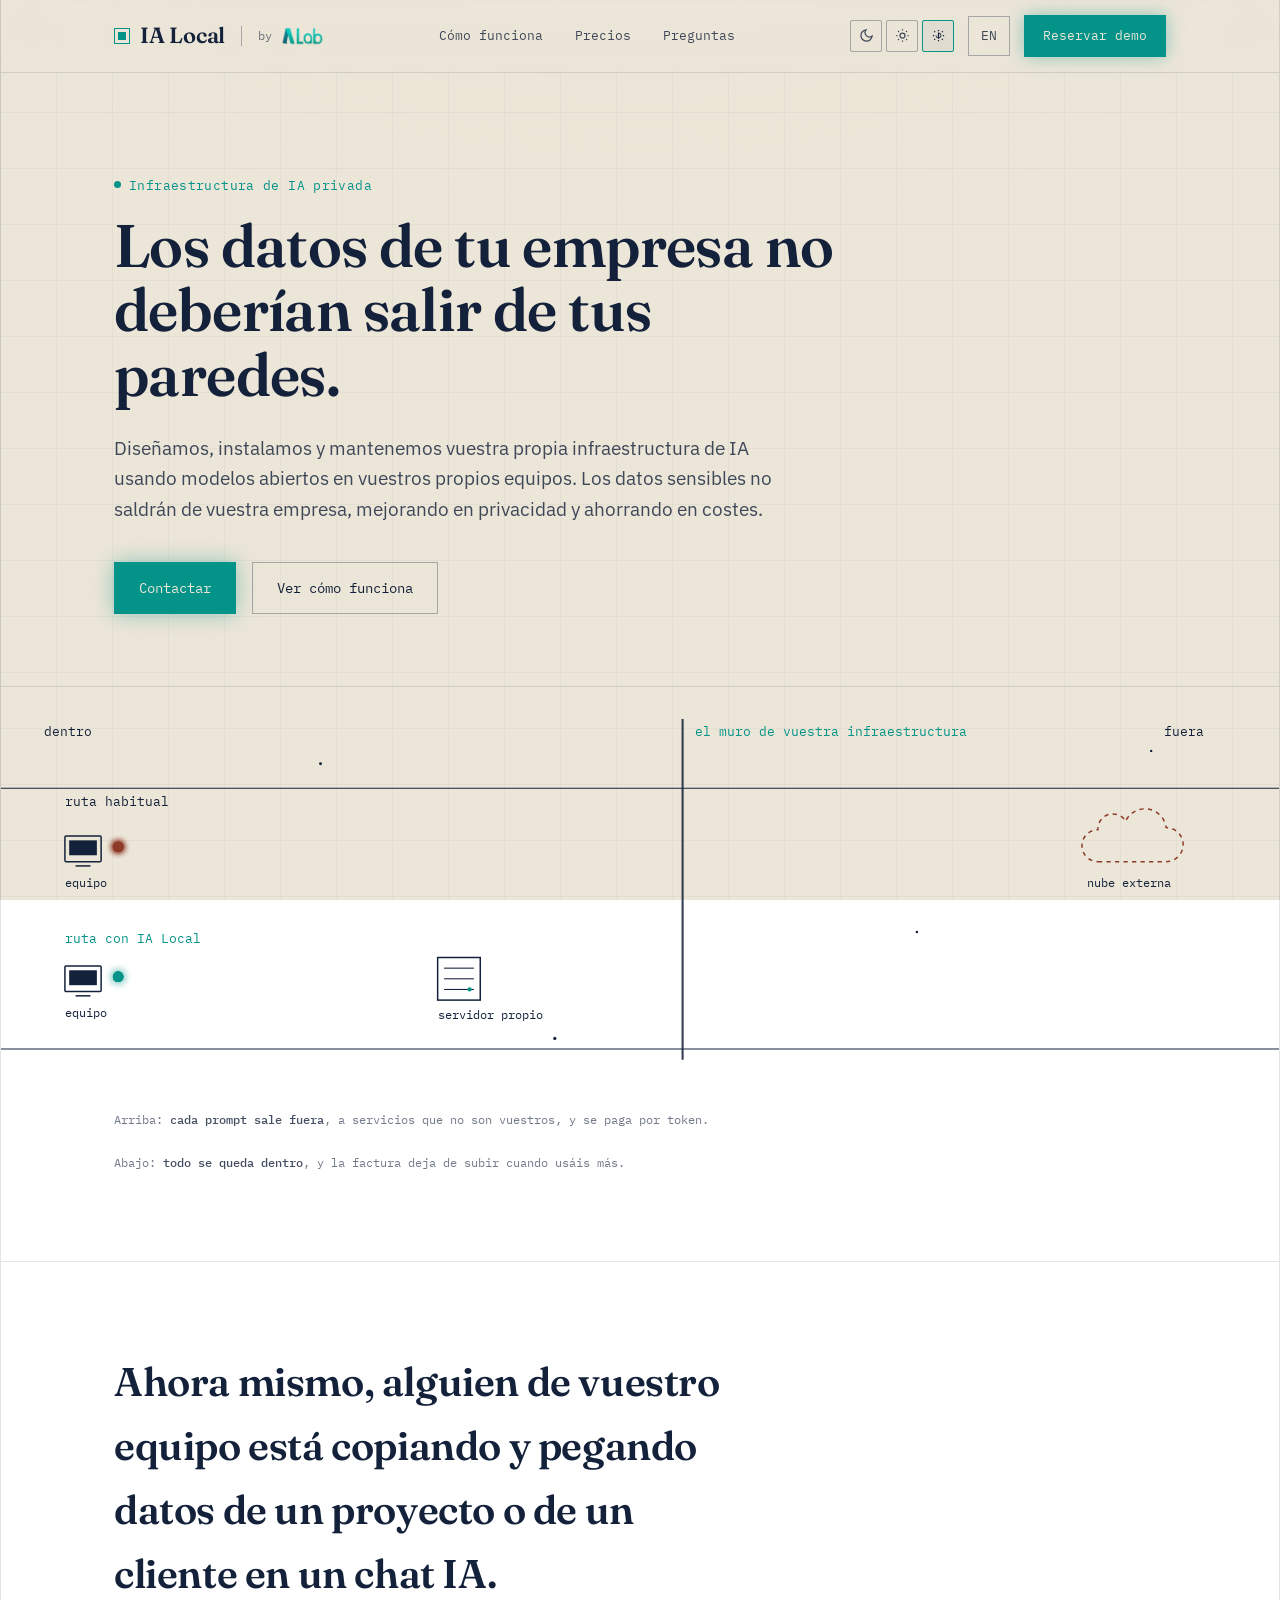
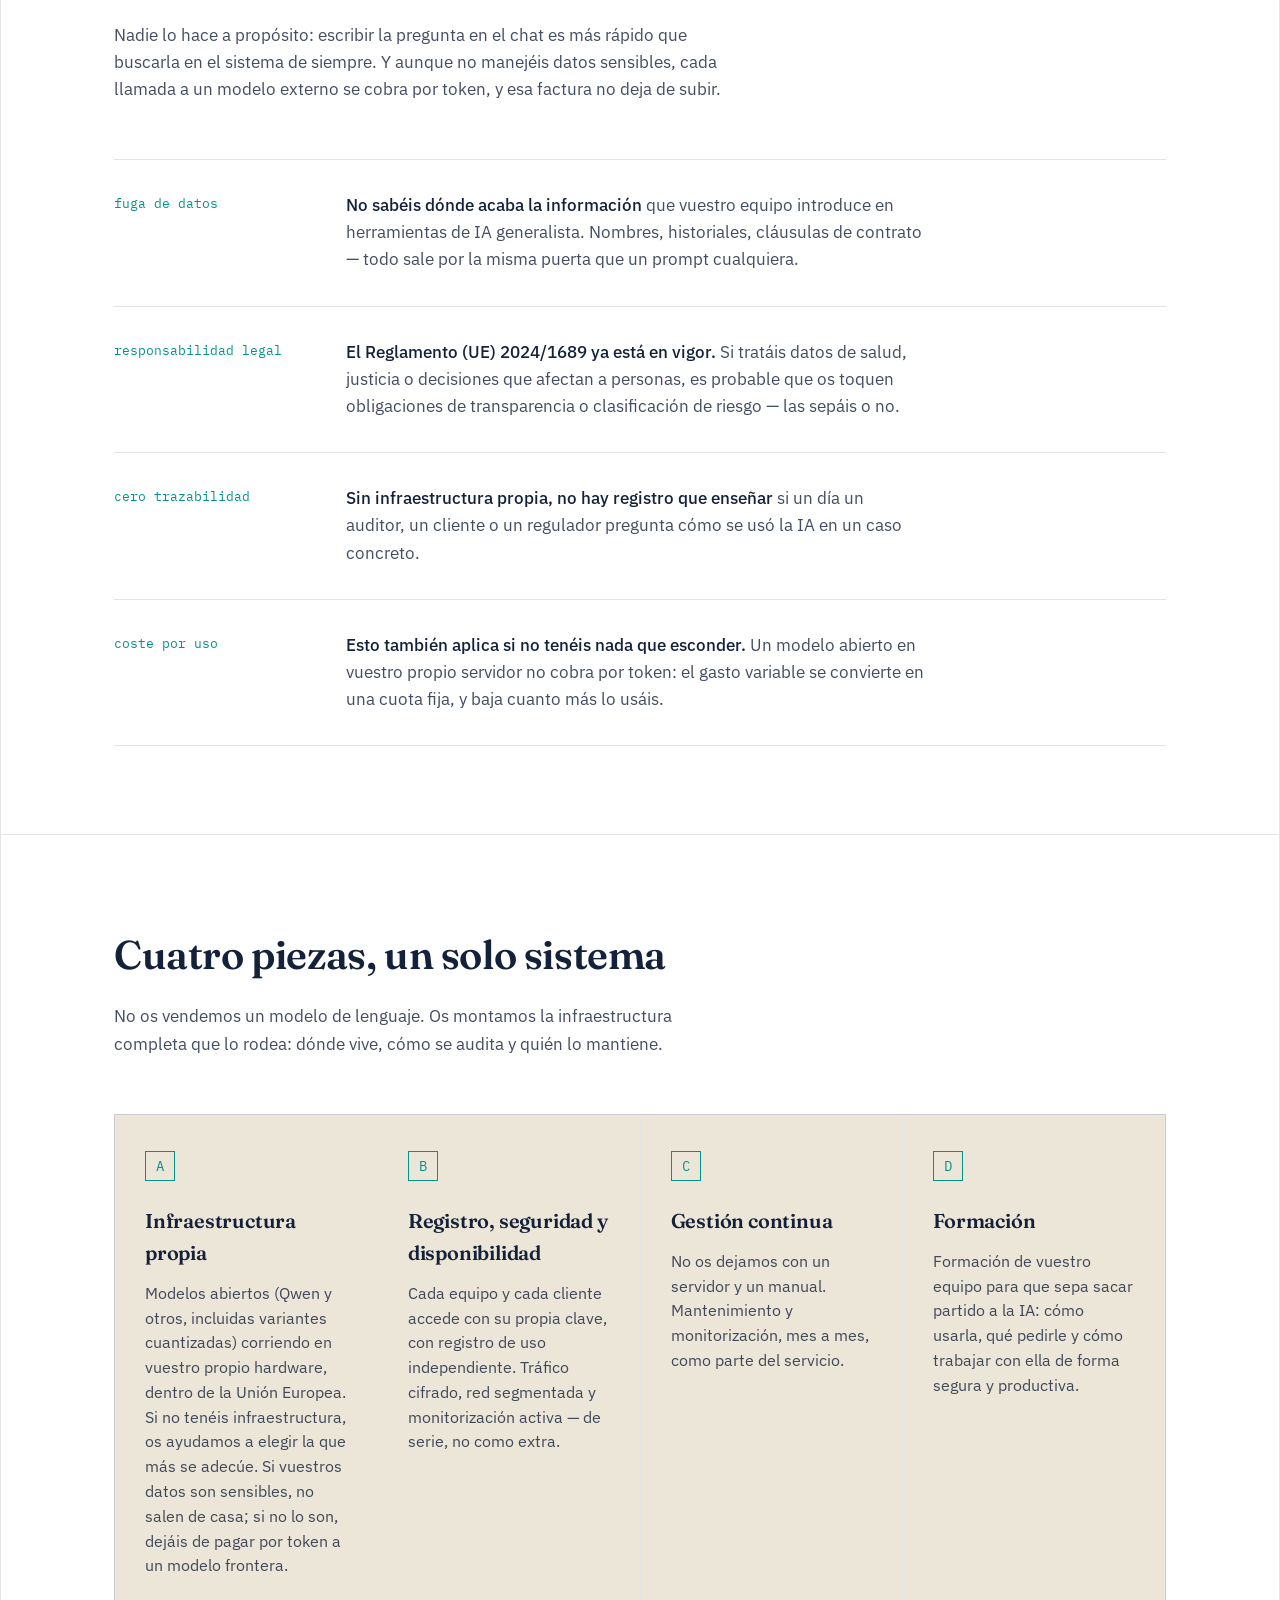
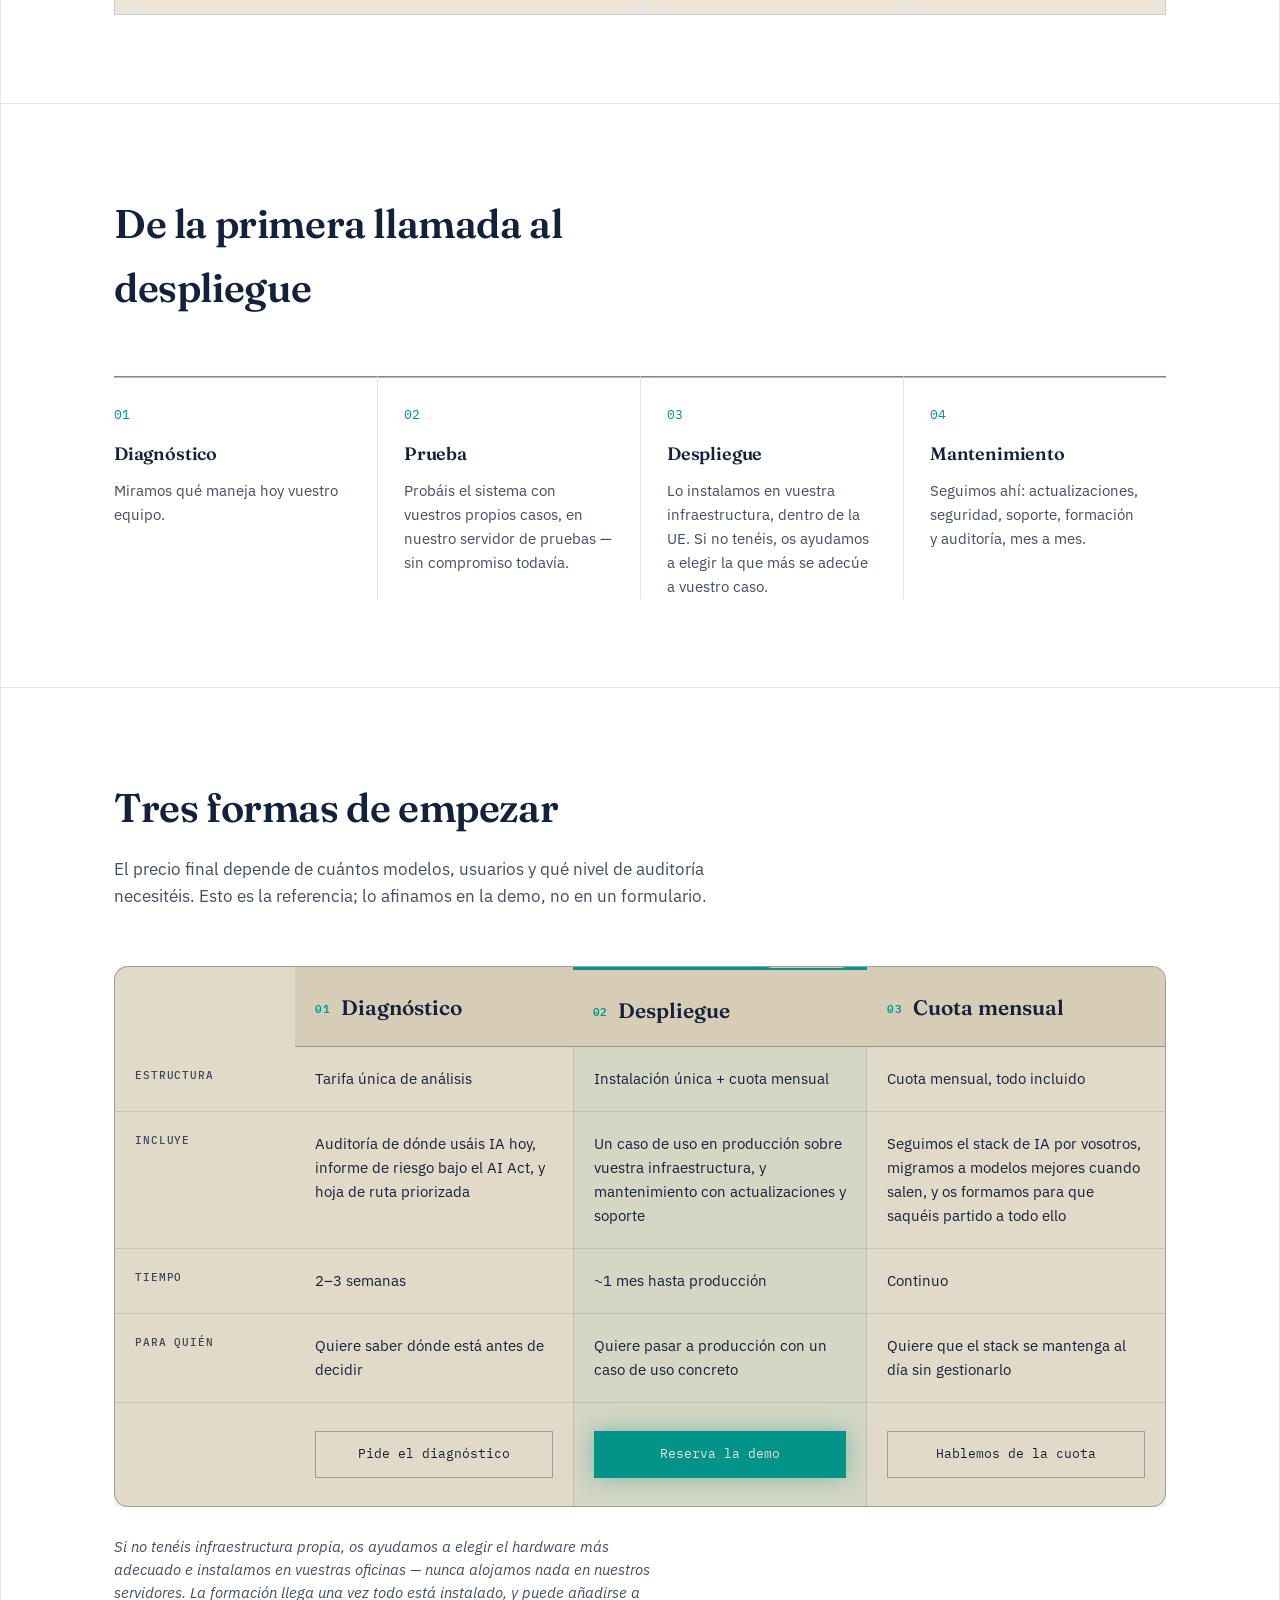
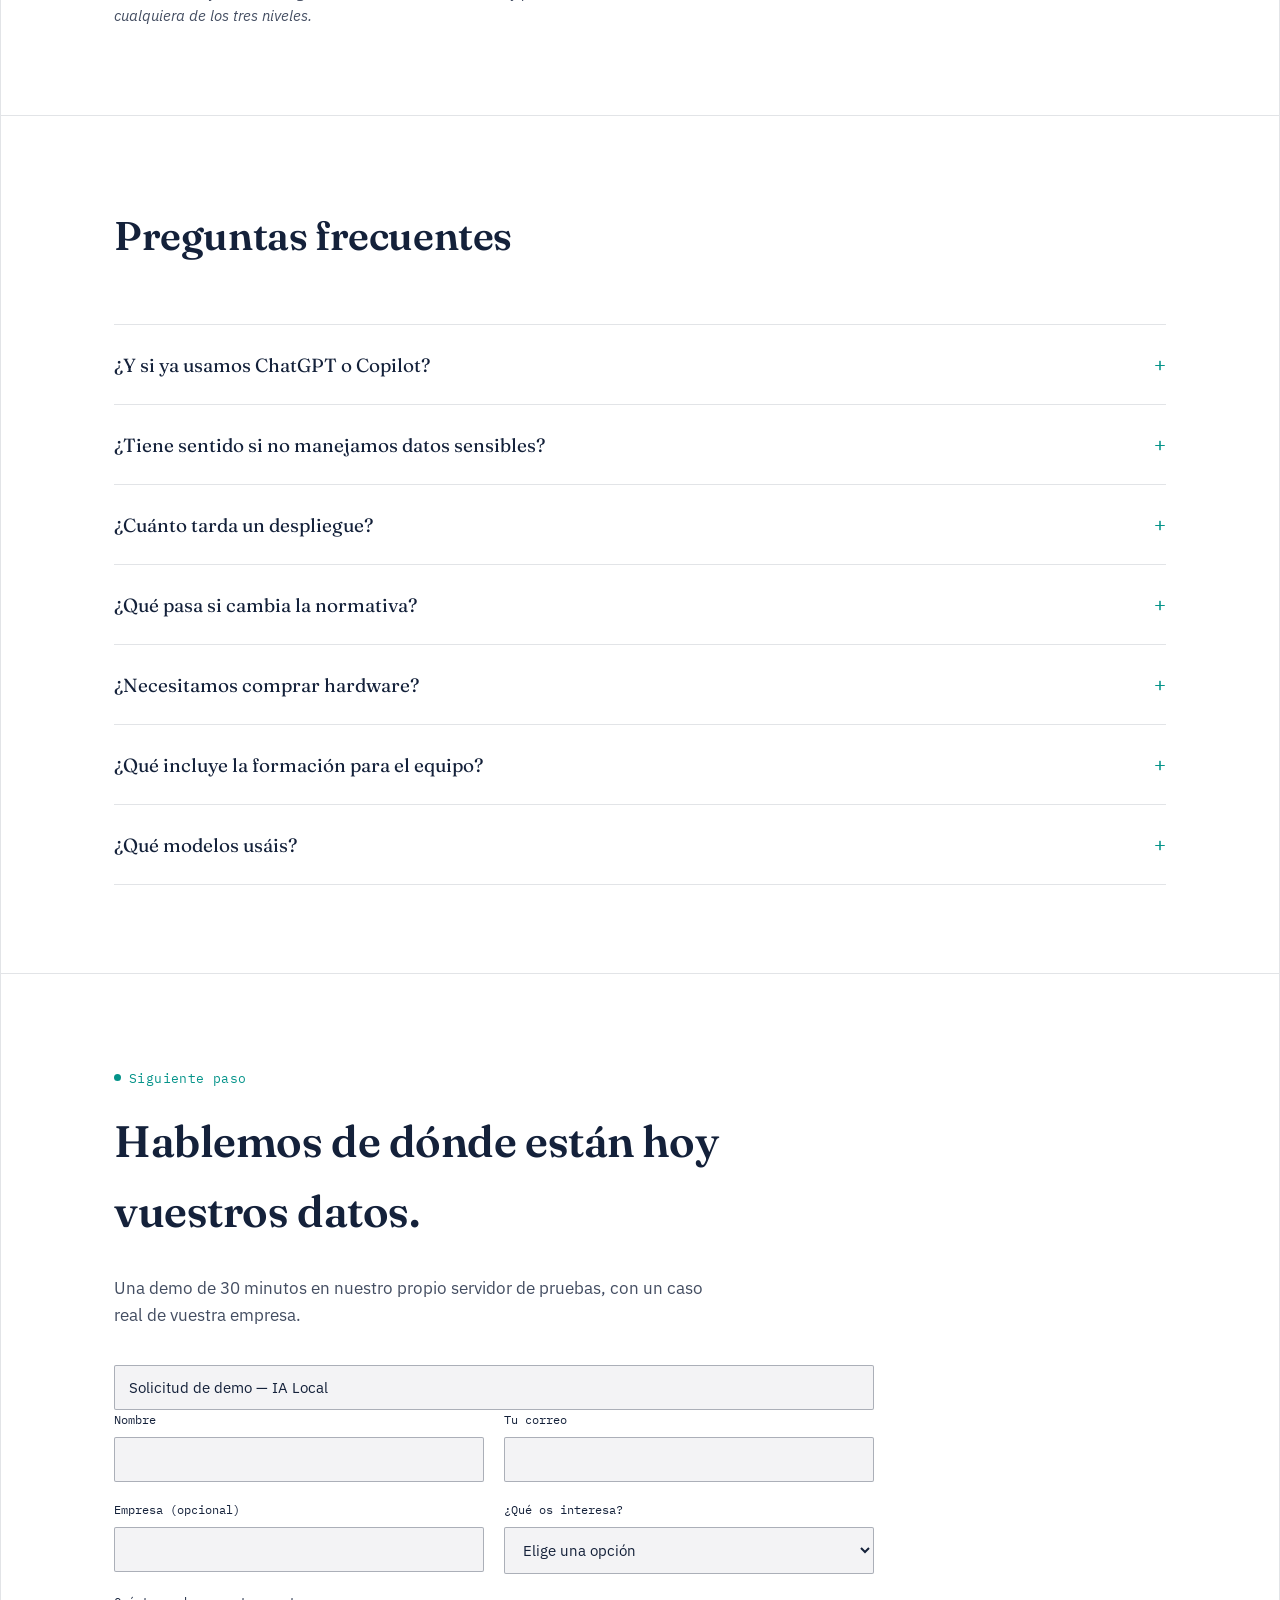
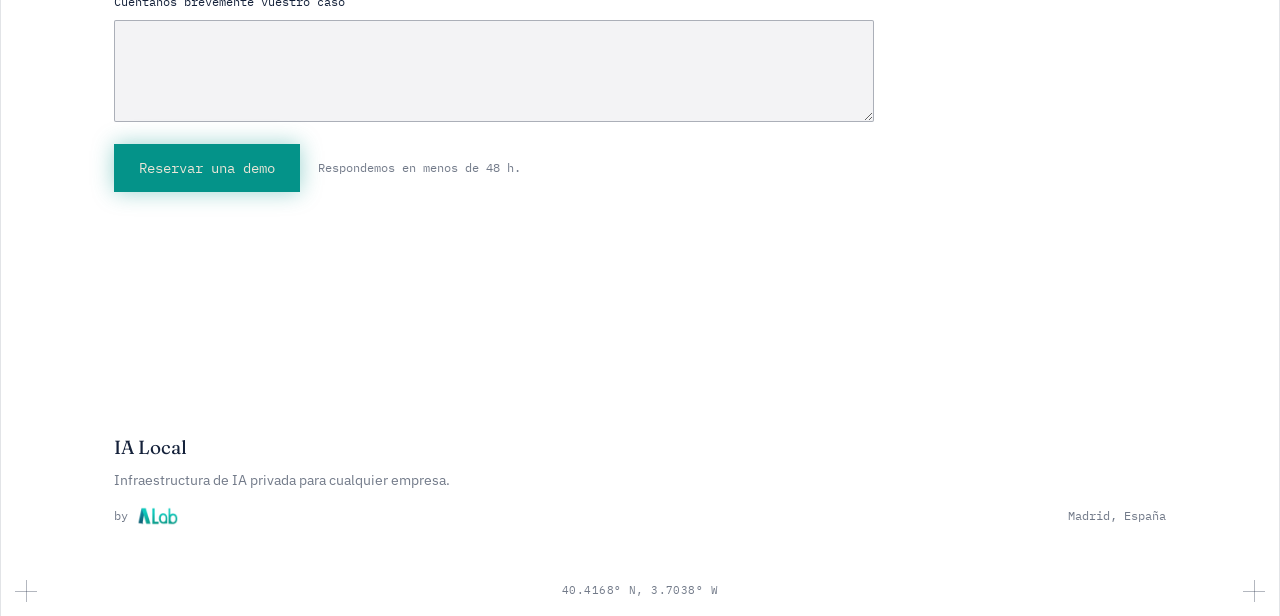
==== index.html @ 8179c27d "mejorar redacción en la sección de problema para mayor claridad y precisión" ====
<!DOCTYPE html>
<html lang="es">
<head>
<meta charset="UTF-8">
<meta name="viewport" content="width=device-width, initial-scale=1">
<title>IA Local — infraestructura de IA privada para tu empresa | by AgeingLab</title>
<meta name="description" content="Instalamos y gestionamos tu propia infraestructura de IA, en tu servidor, dentro de la UE. Si tus datos son sensibles, no salen de casa. Si no lo son, dejas de pagar por token a un modelo externo. Un servicio de AgeingLab.">
<meta name="robots" content="index, follow">
<link rel="canonical" href="https://muralla-ia.example/">
<link rel="icon" type="image/png" href="assets/favicon-32.png">
<link rel="icon" type="image/png" sizes="64x64" href="assets/favicon-64.png">
<link rel="alternate" hreflang="es" href="https://muralla-ia.example/">
<link rel="alternate" hreflang="en" href="https://muralla-ia.example/en/">
<link rel="alternate" hreflang="x-default" href="https://muralla-ia.example/">

<!-- Open Graph -->
<meta property="og:type" content="website">
<meta property="og:locale" content="es_ES">
<meta property="og:locale:alternate" content="en_US">
<meta property="og:site_name" content="IA Local — by AgeingLab">
<meta property="og:title" content="IA Local — infraestructura de IA privada para tu empresa">
<meta property="og:description" content="Vuestra propia infraestructura de IA, dentro de vuestras paredes. Privacidad si vuestros datos son sensibles, ahorro si no. Un servicio de AgeingLab.">
<meta property="og:url" content="https://muralla-ia.example/">
<meta property="og:image" content="https://muralla-ia.example/assets/og-cover.png">

<!-- Twitter -->
<meta name="twitter:card" content="summary_large_image">
<meta name="twitter:title" content="IA Local — infraestructura de IA privada para tu empresa">
<meta name="twitter:description" content="Instalamos y gestionamos vuestra propia infraestructura de IA. Privacidad si vuestros datos son sensibles, ahorro si no.">
<meta name="twitter:image" content="https://muralla-ia.example/assets/og-cover.png">

<link rel="preconnect" href="https://fonts.googleapis.com">
<link rel="preconnect" href="https://fonts.gstatic.com" crossorigin>
<link href="https://fonts.googleapis.com/css2?family=Fraunces:opsz,wght@9..144,500;9..144,600&family=IBM+Plex+Sans:wght@400;500&family=IBM+Plex+Mono:wght@400;500&display=swap" rel="stylesheet">
<link rel="stylesheet" href="assets/styles.css">
<script>
(function(){try{var t=localStorage.getItem('muralla-theme');if(!t){t=window.matchMedia&&window.matchMedia('(prefers-color-scheme: light)').matches?'light':'dark';}document.documentElement.setAttribute('data-theme',t);}catch(e){}})();
</script>

<script type="application/ld+json">
{
  "@context": "https://schema.org",
  "@type": "ProfessionalService",
  "name": "IA Local",
  "brand": "IA Local",
  "provider": { "@type": "Organization", "name": "AgeingLab" },
  "description": "Infraestructura de IA privada, instalada y gestionada para cualquier empresa en España y la Unión Europea, con documentación y trazabilidad orientadas a las obligaciones del Reglamento (UE) 2024/1689.",
  "url": "https://muralla-ia.example/",
  "areaServed": ["ES", "EU"],
  "address": {
    "@type": "PostalAddress",
    "addressLocality": "Madrid",
    "addressCountry": "ES"
  },
  "inLanguage": ["es", "en"],
  "knowsAbout": ["Reglamento (UE) 2024/1689", "EU AI Act", "IA local", "on-premise AI", "MDR", "IEC 62304", "ISO 14971"]
}
</script>
</head>
<body>

<div class="grid-field" aria-hidden="true"></div>

<div class="sheet">
  <div class="reg-mark tl" aria-hidden="true"></div>
  <div class="reg-mark tr" aria-hidden="true"></div>

  <header class="nav">
    <div class="nav-inner">
      <div class="brand-group">
        <a href="#top" class="wordmark"><span class="mark" aria-hidden="true"></span>IA Local</a>
        <div class="by-line" aria-label="por AgeingLab">
          <span>by</span>
          <img src="assets/ageinglab-logo.png" alt="AgeingLab" height="20">
        </div>
      </div>
      <nav class="nav-links" aria-label="Navegación principal">
        <a href="#como-funciona">Cómo funciona</a>

        <a href="#precios">Precios</a>
        <a href="#preguntas">Preguntas</a>
      </nav>
      <div style="display:flex; align-items:center; gap:14px;">
        <div class="theme-toggle" role="group" aria-label="Apariencia">
          <button type="button" class="theme-toggle-btn" data-theme="dark" aria-pressed="false" aria-label="Modo oscuro" title="Modo oscuro">
            <svg viewBox="0 0 24 24" fill="none" stroke="currentColor" stroke-width="2" aria-hidden="true"><path d="M21 12.8A9 9 0 1 1 11.2 3 7 7 0 0 0 21 12.8z"/></svg>
          </button>
          <button type="button" class="theme-toggle-btn" data-theme="light" aria-pressed="false" aria-label="Modo claro" title="Modo claro">
            <svg viewBox="0 0 24 24" fill="none" stroke="currentColor" stroke-width="2" aria-hidden="true"><circle cx="12" cy="12" r="4"/><path d="M12 2v2M12 20v2M4.9 4.9l1.4 1.4M17.7 17.7l1.4 1.4M2 12h2M20 12h2M4.9 19.1l1.4-1.4M17.7 6.3l1.4-1.4"/></svg>
          </button>
          <button type="button" class="theme-toggle-btn" data-theme="auto" aria-pressed="false" aria-label="Modo automático" title="Modo automático">
            <svg viewBox="0 0 24 24" fill="none" stroke="currentColor" stroke-width="2" aria-hidden="true"><path d="M12 3v2M12 19v2M5.2 5.2l1.4 1.4M17.4 17.4l1.4 1.4M3 12h2M19 12h2M5.2 18.8l1.4-1.4M17.4 6.6l1.4-1.4"/><path d="M12 8a4 4 0 1 1-4 4" stroke-width="1.5"/><rect x="11" y="7" width="2" height="10" rx="1" fill="currentColor" stroke="none"/></svg>
          </button>
        </div>
        <a href="/en/" class="lang-switch" hreflang="en" lang="en">EN</a>
        <a href="#contacto" class="nav-cta">Reservar demo</a>
      </div>
    </div>
  </header>

  <main id="top">

    <!-- ============ HERO ============ -->
    <section class="hero" aria-labelledby="hero-title">
      <div class="wrap">
        <div class="hero-copy">
          <p class="tag">Infraestructura de IA privada</p>
          <h1 id="hero-title">Los datos de tu empresa no deberían salir de tus paredes.</h1>
          <p class="lede">Diseñamos, instalamos y mantenemos vuestra propia infraestructura de IA usando modelos abiertos en vuestros propios equipos. Los datos sensibles no saldrán de vuestra empresa, mejorando en privacidad y ahorrando en costes.</p>
          <div class="hero-ctas">
            <a href="#contacto" class="btn btn-primary">Contactar</a>
            <a href="#como-funciona" class="btn btn-ghost">Ver cómo funciona</a>
          </div>
        </div>
      </div>

      <div class="schematic-frame">
        <svg class="schematic" viewBox="0 0 1200 380" role="img" aria-labelledby="svg-title svg-desc" preserveAspectRatio="xMidYMid meet">
          <title id="svg-title">Esquema comparando dos rutas de datos</title>
          <desc id="svg-desc">A la izquierda, un equipo de trabajo. Arriba, la ruta habitual: los datos cruzan un muro y salen hacia un servicio en la nube externa. Abajo, la ruta con IA Local: los datos van y vuelven a un servidor propio sin cruzar nunca el muro.</desc>

          <!-- grid backdrop -->
          <g stroke="var(--paper,0.07)" stroke-width="1">
            <line x1="0" y1="95" x2="1200" y2="95"></line>
            <line x1="0" y1="340" x2="1200" y2="340"></line>
          </g>

          <!-- wall -->
          <line x1="640" y1="30" x2="640" y2="350" stroke="currentColor" stroke-width="2" stroke-dasharray="0" opacity="0.85"></line>
          <text x="652" y="46" font-family="IBM Plex Mono, monospace" font-size="12" fill="var(--signal)">el muro de vuestra infraestructura</text>

          <!-- zone labels -->
          <text x="40" y="46" font-family="IBM Plex Mono, monospace" font-size="12" fill="var(--paper,0.55)">dentro</text>
          <text x="1130" y="46" font-family="IBM Plex Mono, monospace" font-size="12" text-anchor="end" fill="var(--paper,0.55)">fuera</text>

          <!-- ===== top lane: leak ===== -->
          <text x="60" y="112" font-family="IBM Plex Mono, monospace" font-size="12.5" fill="var(--paper,0.6)">ruta habitual</text>

          <!-- PC icon -->
          <g transform="translate(60,140)">
            <rect x="0" y="0" width="34" height="24" rx="1" fill="none" stroke="currentColor" stroke-width="1.4"></rect>
            <rect x="4" y="4" width="26" height="14" fill="var(--paper,0.12)"></rect>
            <line x1="10" y1="28" x2="24" y2="28" stroke="currentColor" stroke-width="1.4"></line>
          </g>
          <text x="60" y="188" font-family="IBM Plex Mono, monospace" font-size="11" fill="var(--paper,0.45)">equipo</text>

          <!-- cloud icon (external) -->
          <g transform="translate(1020,130)">
            <path d="M10 34 h64 a16 16 0 0 0 0-32 a20 20 0 0 0-38-6 a14 14 0 0 0-26 8 a12 12 0 0 0 0 30 z" fill="none" stroke="var(--alert)" stroke-width="1.4" stroke-dasharray="4 4"></path>
          </g>
          <text x="1020" y="188" font-family="IBM Plex Mono, monospace" font-size="11" fill="var(--paper,0.45)">nube externa</text>

          <!-- leak packets -->
          <g>
            <circle class="lane-leak" cx="110" cy="150" r="5" fill="var(--alert)"></circle>
            <circle class="lane-leak d2" cx="110" cy="150" r="5" fill="var(--alert)"></circle>
            <circle class="lane-leak d3" cx="110" cy="150" r="5" fill="var(--alert)"></circle>
          </g>

          <!-- wall breach pings -->
          <g>
            <circle class="wall-breach" cx="640" cy="150" r="7" fill="none" stroke="var(--alert)" stroke-width="1.5"></circle>
            <circle class="wall-breach d2" cx="640" cy="150" r="7" fill="none" stroke="var(--alert)" stroke-width="1.5"></circle>
            <circle class="wall-breach d3" cx="640" cy="150" r="7" fill="none" stroke="var(--alert)" stroke-width="1.5"></circle>
          </g>

          <!-- ===== bottom lane: safe ===== -->
          <text x="60" y="240" font-family="IBM Plex Mono, monospace" font-size="12.5" fill="var(--signal)">ruta con IA Local</text>

          <g transform="translate(60,262)">
            <rect x="0" y="0" width="34" height="24" rx="1" fill="none" stroke="currentColor" stroke-width="1.4"></rect>
            <rect x="4" y="4" width="26" height="14" fill="var(--paper,0.12)"></rect>
            <line x1="10" y1="28" x2="24" y2="28" stroke="currentColor" stroke-width="1.4"></line>
          </g>
          <text x="60" y="310" font-family="IBM Plex Mono, monospace" font-size="11" fill="var(--paper,0.45)">equipo</text>

          <!-- local server icon -->
          <g transform="translate(410,254)">
            <rect x="0" y="0" width="40" height="40" fill="none" stroke="currentColor" stroke-width="1.4"></rect>
            <line x1="6" y1="10" x2="34" y2="10" stroke="currentColor" stroke-width="1"></line>
            <line x1="6" y1="20" x2="34" y2="20" stroke="currentColor" stroke-width="1"></line>
            <line x1="6" y1="30" x2="34" y2="30" stroke="currentColor" stroke-width="1"></line>
            <circle class="pulse-dot" cx="30" cy="30" r="2" fill="var(--signal)"></circle>
          </g>
          <text x="410" y="312" font-family="IBM Plex Mono, monospace" font-size="11" fill="var(--paper,0.45)">servidor propio</text>

          <!-- safe packets -->
          <g overflow="hidden">
            <circle class="lane-safe" cx="110" cy="272" r="5" fill="var(--signal)"></circle>
            <circle class="lane-safe d2" cx="110" cy="272" r="5" fill="var(--signal)"></circle>
            <circle class="lane-safe d3" cx="110" cy="272" r="5" fill="var(--signal)"></circle>
          </g>

          <!-- ambient dust -->
          <g fill="var(--paper)">
            <circle class="dust" cx="300" cy="72" r="1.4"></circle>
            <circle class="dust d2" cx="860" cy="230" r="1.2"></circle>
            <circle class="dust d3" cx="520" cy="330" r="1.5"></circle>
            <circle class="dust d4" cx="1080" cy="60" r="1.1"></circle>
          </g>
        </svg>

        <div class="schematic-caption">
          <span>Arriba: <b>cada prompt sale fuera</b>, a servicios que no son vuestros, y se paga por token.</span>
          <span>Abajo: <b>todo se queda dentro</b>, y la factura deja de subir cuando usáis más.</span>
        </div>
      </div>
    </section>

    <!-- ============ PROBLEM ============ -->
    <section id="problema" aria-labelledby="problema-title">
      <div class="wrap">
        <div class="section-head reveal">
          <h2 id="problema-title">Ahora mismo, alguien de vuestro equipo está copiando y pegando datos de un proyecto o de un cliente en un chat IA.</h2>
          <p>Nadie lo hace a propósito: escribir la pregunta en el chat es más rápido que buscarla en el sistema de siempre. Y aunque no manejéis datos sensibles, cada llamada a un modelo externo se cobra por token, y esa factura no deja de subir.</p>
        </div>

        <div class="notes reveal">
          <div class="note">
            <div class="note-tag">fuga de datos</div>
            <p><strong>No sabéis dónde acaba la información</strong> que vuestro equipo introduce en herramientas de IA generalista. Nombres, historiales, cláusulas de contrato — todo sale por la misma puerta que un prompt cualquiera.</p>
          </div>
          <div class="note">
            <div class="note-tag">responsabilidad legal</div>
            <p><strong>El Reglamento (UE) 2024/1689 ya está en vigor.</strong> Si tratáis datos de salud, justicia o decisiones que afectan a personas, es probable que os toquen obligaciones de transparencia o clasificación de riesgo — las sepáis o no.</p>
          </div>
          <div class="note">
            <div class="note-tag">cero trazabilidad</div>
            <p><strong>Sin infraestructura propia, no hay registro que enseñar</strong> si un día un auditor, un cliente o un regulador pregunta cómo se usó la IA en un caso concreto.</p>
          </div>
          <div class="note">
            <div class="note-tag">coste por uso</div>
            <p><strong>Esto también aplica si no tenéis nada que esconder.</strong> Un modelo abierto en vuestro propio servidor no cobra por token: el gasto variable se convierte en una cuota fija, y baja cuanto más lo usáis.</p>
          </div>
        </div>
      </div>
    </section>

    <!-- ============ SOLUTION ============ -->
    <section id="como-funciona" aria-labelledby="solucion-title">
      <div class="wrap">
        <div class="section-head reveal">
          <h2 id="solucion-title">Cuatro piezas, un solo sistema</h2>
          <p>No os vendemos un modelo de lenguaje. Os montamos la infraestructura completa que lo rodea: dónde vive, cómo se audita y quién lo mantiene.</p>
        </div>

        <div class="legend-grid reveal">
          <div class="legend-item">
            <div class="legend-letter">A</div>
            <h3>Infraestructura propia</h3>
            <p>Modelos abiertos (Qwen y otros, incluidas variantes cuantizadas) corriendo en vuestro propio hardware, dentro de la Unión Europea. Si no tenéis infraestructura, os ayudamos a elegir la que más se adecúe. Si vuestros datos son sensibles, no salen de casa; si no lo son, dejáis de pagar por token a un modelo frontera.</p>
          </div>
          <div class="legend-item">
            <div class="legend-letter">B</div>
            <h3>Registro, seguridad y disponibilidad</h3>
            <p>Cada equipo y cada cliente accede con su propia clave, con registro de uso independiente. Tráfico cifrado, red segmentada y monitorización activa — de serie, no como extra.</p>
          </div>
          <div class="legend-item">
            <div class="legend-letter">C</div>
            <h3>Gestión continua</h3>
            <p>No os dejamos con un servidor y un manual. Mantenimiento y monitorización, mes a mes, como parte del servicio.</p>
          </div>
          <div class="legend-item">
            <div class="legend-letter">D</div>
            <h3>Formación</h3>
            <p>Formación de vuestro equipo para que sepa sacar partido a la IA: cómo usarla, qué pedirle y cómo trabajar con ella de forma segura y productiva.</p>
          </div>
        </div>
      </div>
    </section>

    <!-- ============ PROCESS ============ -->
    <section id="proceso" aria-labelledby="proceso-title">
      <div class="wrap">
        <div class="section-head reveal">
          <h2 id="proceso-title">De la primera llamada al despliegue</h2>
        </div>

        <div class="steps reveal">
          <div class="step">
            <span class="step-num">01</span>
            <h3>Diagnóstico</h3>
            <p>Miramos qué maneja hoy vuestro equipo.</p>
          </div>
          <div class="step">
            <span class="step-num">02</span>
            <h3>Prueba</h3>
            <p>Probáis el sistema con vuestros propios casos, en nuestro servidor de pruebas — sin compromiso todavía.</p>
          </div>
          <div class="step">
            <span class="step-num">03</span>
            <h3>Despliegue</h3>
            <p>Lo instalamos en vuestra infraestructura, dentro de la UE. Si no tenéis, os ayudamos a elegir la que más se adecúe a vuestro caso.</p>
          </div>
          <div class="step">
            <span class="step-num">04</span>
            <h3>Mantenimiento</h3>
            <p>Seguimos ahí: actualizaciones, seguridad, soporte, formación y auditoría, mes a mes.</p>
          </div>
        </div>
      </div>
    </section>



    <!-- ============ PRICING ============ -->
    <section id="precios" aria-labelledby="precios-title">
      <div class="wrap">
        <div class="section-head reveal">
          <h2 id="precios-title">Tres formas de empezar</h2>
          <p>El precio final depende de cuántos modelos, usuarios y qué nivel de auditoría necesitéis. Esto es la referencia; lo afinamos en la demo, no en un formulario.</p>
        </div>

        <div class="datasheet-scroll reveal">
          <table class="datasheet">
            <thead>
              <tr>
                <th scope="col"></th>
                <th scope="col"><span class="tier-index">01</span>Diagnóstico</th>
                <th scope="col" class="tier-recommended" data-flag="recomendado" aria-label="Despliegue, recomendado"><span class="tier-index">02</span>Despliegue</th>
                 <th scope="col"><span class="tier-index">03</span>Cuota mensual</th>
              </tr>
            </thead>
            <tbody>
              <tr>
                <th scope="row">Estructura</th>
                <td>Tarifa única de análisis</td>
                <td>Instalación única + cuota mensual</td>
                <td>Cuota mensual, todo incluido</td>
              </tr>
              <tr>
                <th scope="row">Incluye</th>
                <td>Auditoría de dónde usáis IA hoy, informe de riesgo bajo el AI Act, y hoja de ruta priorizada</td>
                <td>Un caso de uso en producción sobre vuestra infraestructura, y mantenimiento con actualizaciones y soporte</td>
                 <td>Seguimos el stack de IA por vosotros, migramos a modelos mejores cuando salen, y os formamos para que saquéis partido a todo ello</td>
              </tr>
              <tr>
                <th scope="row">Tiempo</th>
                <td>2–3 semanas</td>
                <td>~1 mes hasta producción</td>
                <td>Continuo</td>
              </tr>
              <tr>
                <th scope="row">Para quién</th>
                <td>Quiere saber dónde está antes de decidir</td>
                <td>Quiere pasar a producción con un caso de uso concreto</td>
                 <td>Quiere que el stack se mantenga al día sin gestionarlo</td>
              </tr>
              <tr class="datasheet-cta-row">
                <th scope="row"></th>
                <td><a class="btn btn-ghost btn-tier" href="#contacto">Pide el diagnóstico</a></td>
                <td><a class="btn btn-primary btn-tier" href="#contacto">Reserva la demo</a></td>
                  <td><a class="btn btn-ghost btn-tier" href="#contacto">Hablemos de la cuota</a></td>
              </tr>
            </tbody>
          </table>
        </div>
        <p class="price-note">Si no tenéis infraestructura propia, os ayudamos a elegir el hardware más adecuado e instalamos en vuestras oficinas — nunca alojamos nada en nuestros servidores. La formación llega una vez todo está instalado, y puede añadirse a cualquiera de los tres niveles.</p>
      </div>
    </section>

    <!-- ============ FAQ ============ -->
    <section id="preguntas" aria-labelledby="faq-title">
      <div class="wrap">
        <div class="section-head reveal">
          <h2 id="faq-title">Preguntas frecuentes</h2>
        </div>

        <div class="faq-list reveal">
          <div class="faq-item" data-open="false">
            <button class="faq-q" aria-expanded="false">¿Y si ya usamos ChatGPT o Copilot?<span class="plus" aria-hidden="true">+</span></button>
            <div class="faq-a"><div class="faq-a-inner"><p>Podéis seguir usándolos para lo que no sea sensible. Migramos primero los flujos con datos sensibles a vuestra infraestructura propia, y ampliamos desde ahí a vuestro ritmo.</p></div></div>
          </div>
          <div class="faq-item" data-open="false">
            <button class="faq-q" aria-expanded="false">¿Tiene sentido si no manejamos datos sensibles?<span class="plus" aria-hidden="true">+</span></button>
            <div class="faq-a"><div class="faq-a-inner"><p>Sí. Aunque no haya riesgo de privacidad, seguís ahorrando: dejáis de pagar por token a un proveedor externo, y el modelo se puede ajustar a vuestro caso concreto en lugar de usar uno genérico.</p></div></div>
          </div>
          <div class="faq-item" data-open="false">
            <button class="faq-q" aria-expanded="false">¿Cuánto tarda un despliegue?<span class="plus" aria-hidden="true">+</span></button>
            <div class="faq-a"><div class="faq-a-inner"><p>Una prueba suele estar lista en dos o tres semanas. El paso a producción depende de vuestra infraestructura actual, pero rara vez supera un mes desde que empezamos.</p></div></div>
          </div>
          <div class="faq-item" data-open="false">
            <button class="faq-q" aria-expanded="false">¿Qué pasa si cambia la normativa?<span class="plus" aria-hidden="true">+</span></button>
            <div class="faq-a"><div class="faq-a-inner"><p>Si cambia la normativa, lo revisamos dentro del mantenimiento mensual para que vuestra configuración y documentación sigan alineadas.</p></div></div>
          </div>
          <div class="faq-item" data-open="false">
            <button class="faq-q" aria-expanded="false">¿Necesitamos comprar hardware?<span class="plus" aria-hidden="true">+</span></button>
             <div class="faq-a"><div class="faq-a-inner"><p>No necesariamente lo tenéis que tener ya. Si contáis con un servidor con capacidad suficiente, instalamos ahí. Si no, os ayudamos a elegir el hardware que mejor se adapte a vuestro caso para que lo instaleis en vuestras propias oficinas — nunca lo alojamos en nuestros servidores.</p></div></div>
          </div>
          <div class="faq-item" data-open="false">
            <button class="faq-q" aria-expanded="false">¿Qué incluye la formación para el equipo?<span class="plus" aria-hidden="true">+</span></button>
            <div class="faq-a"><div class="faq-a-inner"><p>Formación para que el equipo le saque partido a la IA local desde el primer día de uso. Se puede contratar dentro del paquete o como sesión aparte.</p></div></div>
          </div>
          <div class="faq-item" data-open="false">
            <button class="faq-q" aria-expanded="false">¿Qué modelos usáis?<span class="plus" aria-hidden="true">+</span></button>
            <div class="faq-a"><div class="faq-a-inner"><p>Modelos abiertos como Qwen y variantes similares, elegidos y cuantizados según el caso de uso y el hardware disponible — no dependemos de un único proveedor.</p></div></div>
          </div>
        </div>
      </div>
    </section>

    <!-- ============ CLOSING CTA ============ -->
    <section id="contacto" aria-labelledby="closing-title" style="border-bottom:none;">
        <div class="wrap closing reveal">
          <p class="tag">Siguiente paso</p>
        <h2 id="closing-title">Hablemos de dónde están hoy vuestros datos.</h2>
        <p style="margin-bottom:36px; font-size:17px;">Una demo de 30 minutos en nuestro propio servidor de pruebas, con un caso real de vuestra empresa.</p>
        <form class="contact-form" action="https://formspree.io/f/myeyrqnr" method="POST">
          <input type="text" name="_subject" value="Solicitud de demo — IA Local">
          <div class="cf-grid">
            <label>Nombre
              <input type="text" name="nombre" required>
            </label>
            <label>Tu correo
              <input type="email" name="email" required>
            </label>
            <label>Empresa (opcional)
              <input type="text" name="empresa">
            </label>
            <label>¿Qué os interesa?
              <select name="interes" required>
                <option value="" disabled selected>Elige una opción</option>
                <option>Diagnóstico</option>
                <option>Despliegue</option>
                <option>Cuota mensual</option>
                <option>Aún no lo sé</option>
              </select>
            </label>
            <label class="cf-full">Cuéntanos brevemente vuestro caso
              <textarea name="mensaje" rows="4" required></textarea>
            </label>
          </div>
          <div class="cf-actions">
            <button type="submit" class="btn btn-primary">Reservar una demo</button>
            <span class="cf-note">Respondemos en menos de 48 h.</span>
          </div>
        </form>
      </div>
    </section>

  </main>

  <footer class="site-foot">
    <div class="wrap" style="display:flex; justify-content:space-between; align-items:flex-end; flex-wrap:wrap; gap:24px; width:100%;">
      <div class="foot-brand">IA Local<small>Infraestructura de IA privada para cualquier empresa.</small>
        <div class="by-line" style="border-left:none; padding-left:0; margin-top:14px;">
          <span>by</span>
          <img src="assets/ageinglab-logo.png" alt="AgeingLab" height="22">
        </div>
      </div>
      <div class="foot-meta">
        <div>Madrid, España</div>
      </div>
    </div>
  </footer>

  <div class="reg-mark bl" aria-hidden="true"></div>
  <div class="reg-mark br" aria-hidden="true"></div>
  <div class="coord-tag">40.4168° N, 3.7038° W</div>
</div>

<script src="assets/script.js"></script>
</body>
</html>
---- assets/styles.css ----
/* ============================================================
   MURALLA — infraestructura de IA privada
   Design system: blueprint / technical schematic
   Palette: ink navy + paper cream linework + amber signal
   Type: Fraunces (display) / IBM Plex Sans (body) / IBM Plex Mono (annotation)
   ============================================================ */

:root{
  color-scheme:dark;
  --ink:        #0F1A2B;
  --ink-2:      #16223A;
  --ink-3:      #1E2D4A;
  --paper:      #ECE6D8;
  --paper-dim:  rgba(236,230,216,0.72);
  --paper-faint:rgba(236,230,216,0.55);
  --line:       rgba(236,230,216,0.12);
  --line-strong:rgba(236,230,216,0.32);
  --signal:     #00BEB4;
  --signal-2:   #049389;
  --alert:      #A8432E;
  --alert-dim:  rgba(168,67,46,0.55);
  --nav-bg:     rgba(15,26,43,0.62);
  --hover-wash: rgba(236,230,216,0.05);
  --signal-glow: rgba(0,190,180,0.42);
  --depth-glow: rgba(236,230,216,0.05);

  --serif: "Fraunces", "Iowan Old Style", Georgia, serif;
  --sans:  "IBM Plex Sans", -apple-system, "Segoe UI", sans-serif;
  --mono:  "IBM Plex Mono", ui-monospace, "SF Mono", Menlo, monospace;

  --sheet-max: 1180px;
  --gutter: clamp(20px, 5vw, 64px);
}

/* ---------- light theme (cream paper on ink linework) ---------- */
@media (prefers-color-scheme: light){
  :root:not([data-theme]){
    color-scheme:light;
    --ink:        #ECE6D8;
    --ink-2:      #E2DAC8;
    --ink-3:      #D7CDB7;
    --paper:      #14213A;
    --paper-dim:  rgba(20,33,58,0.80);
    --paper-faint:rgba(20,33,58,0.60);
    --line:       rgba(20,33,58,0.12);
    --line-strong:rgba(20,33,58,0.32);
    --signal:     #049389;
    --signal-2:   #037A72;
    --alert:      #8F3A28;
    --alert-dim:  rgba(143,58,40,0.55);
    --nav-bg:     rgba(236,230,216,0.62);
    --hover-wash: rgba(20,33,58,0.05);
    --signal-glow: rgba(4,147,137,0.40);
    --depth-glow: rgba(236,230,216,0.06);
  }
}
:root[data-theme="light"]{
  color-scheme:light;
  --ink:        #ECE6D8;
  --ink-2:      #E2DAC8;
  --ink-3:      #D7CDB7;
  --paper:      #14213A;
  --paper-dim:  rgba(20,33,58,0.80);
  --paper-faint:rgba(20,33,58,0.60);
  --line:       rgba(20,33,58,0.12);
  --line-strong:rgba(20,33,58,0.32);
  --signal:     #049389;
  --signal-2:   #037A72;
  --alert:      #8F3A28;
  --alert-dim:  rgba(143,58,40,0.55);
  --nav-bg:     rgba(236,230,216,0.62);
  --hover-wash: rgba(20,33,58,0.05);
  --signal-glow: rgba(4,147,137,0.40);
  --depth-glow: rgba(236,230,216,0.06);
}

*,*::before,*::after{ box-sizing:border-box; }

html{ scroll-behavior:smooth; }

@media (prefers-reduced-motion: reduce){
  html{ scroll-behavior:auto; }
  *,*::before,*::after{ animation-duration:0.01ms !important; animation-iteration-count:1 !important; transition-duration:0.01ms !important; }
}

/* ---------- scroll reveal ---------- */
.reveal{
  opacity:0;
  transform:translateY(20px);
  transition:opacity 0.6s ease, transform 0.6s ease;
}
.reveal.is-in{
  opacity:1;
  transform:none;
}
@media (prefers-reduced-motion: reduce){
  .reveal{ opacity:1; transform:none; transition:none; }
}

body{
  margin:0;
  background:transparent;
  color:var(--paper);
  font-family:var(--sans);
  font-size:17px;
  line-height:1.6;
  -webkit-font-smoothing:antialiased;
}
body::before{
  content:"";
  position:fixed; inset:0; z-index:-1;
  background:var(--ink);
}
body::after{
  content:"";
  position:fixed; inset:0; z-index:-1; pointer-events:none;
  background:radial-gradient(ellipse 90% 55% at 50% -8%, var(--depth-glow), transparent 62%);
}

h1,h2,h3{
  font-family:var(--serif);
  font-weight:600;
  color:var(--paper);
  margin:0;
  letter-spacing:-0.01em;
}

p{ margin:0; color:var(--paper-dim); max-width:62ch; }

a{ color:inherit; }

button{ font-family:inherit; cursor:pointer; }

::selection{ background:var(--signal); color:var(--ink); }

:focus-visible{ outline:2px solid var(--signal); outline-offset:3px; }

/* ---------- background grid texture ---------- */
.grid-field{
  position:fixed; inset:0; z-index:0; pointer-events:none;
  background-image:
    linear-gradient(var(--line) 1px, transparent 1px),
    linear-gradient(90deg, var(--line) 1px, transparent 1px);
  background-size: 56px 56px;
  opacity:0.3;
}

/* ---------- sheet frame with registration marks ---------- */
.sheet{
  position:relative;
  z-index:1;
  max-width:1440px;
  margin:0 auto;
  border-left:1px solid var(--line);
  border-right:1px solid var(--line);
}

.reg-mark{
  position:absolute;
  width:22px; height:22px;
  z-index:2;
  pointer-events:none;
}
.reg-mark::before,.reg-mark::after{
  content:""; position:absolute; background:var(--line-strong);
}
.reg-mark::before{ width:100%; height:1px; top:50%; }
.reg-mark::after{ width:1px; height:100%; left:50%; }
.reg-mark.tl{ top:14px; left:14px; }
.reg-mark.tr{ top:14px; right:14px; }
.reg-mark.bl{ bottom:14px; left:14px; }
.reg-mark.br{ bottom:14px; right:14px; }

.coord-tag{
  position:absolute; bottom:16px; left:50%; transform:translateX(-50%);
  font-family:var(--mono); font-size:11px; letter-spacing:0.04em;
  color:var(--paper-faint); z-index:2; white-space:nowrap;
}

/* ---------- layout helpers ---------- */
.wrap{ max-width:var(--sheet-max); margin:0 auto; padding:0 var(--gutter); }
section{ position:relative; padding:88px 0; border-bottom:1px solid var(--line); }
section:last-of-type{ border-bottom:none; }

.tag{
  font-family:var(--mono); font-size:12.5px; letter-spacing:0.03em;
  color:var(--signal); display:inline-flex; align-items:center; gap:8px;
  margin-bottom:18px;
}
.tag::before{ content:""; width:7px; height:7px; background:var(--signal); display:inline-block; border-radius:50%; }

.section-head{ max-width:640px; margin-bottom:56px; }
.section-head h2{ font-size:clamp(28px,3.4vw,40px); margin-bottom:16px; }
.section-head p{ font-size:17px; }

/* ---------- nav ---------- */
header.nav{
  position:sticky; top:0; z-index:20;
  background:var(--nav-bg);
  backdrop-filter:blur(10px);
  border-bottom:1px solid var(--line);
}
.nav-inner{
  max-width:var(--sheet-max); margin:0 auto; padding:0 var(--gutter);
  display:flex; align-items:center; justify-content:space-between;
  height:72px;
}
.wordmark{
  font-family:var(--serif); font-size:22px; font-weight:600;
  text-decoration:none; letter-spacing:-0.01em; color:var(--paper);
  display:flex; align-items:center; gap:10px;
}
.wordmark .mark{
  width:16px; height:16px; border:1.5px solid var(--signal); position:relative; flex:none;
}
.wordmark .mark::after{
  content:""; position:absolute; inset:3px; background:var(--signal);
  animation:mark-ping 2.6s ease-in-out infinite;
}
@keyframes mark-ping{
  0%,100%{ box-shadow:0 0 0 0 transparent; opacity:0.9; }
  50%{ box-shadow:0 0 12px 2px var(--signal-glow); opacity:1; }
}
.nav-links{ display:flex; align-items:center; gap:32px; }
.brand-group{ display:flex; align-items:center; gap:16px; }
.by-line{
  display:flex; align-items:center; gap:8px;
  padding-left:16px; border-left:1px solid var(--line-strong);
  font-family:var(--mono); font-size:12px; color:var(--paper-faint);
}
.by-line img{ display:block; height:20px; width:auto; opacity:0.95; }
@media (max-width: 640px){
  .by-line span{ display:none; }
  .by-line{ padding-left:12px; }
}
.nav-links a{
  font-family:var(--mono); font-size:13px; text-decoration:none;
  color:var(--paper-dim); transition:color 0.15s ease;
}
.nav-links a:hover{ color:var(--paper); }
.nav-cta{
  font-family:var(--mono); font-size:13px; text-decoration:none;
  color:var(--ink); background:var(--signal); padding:10px 18px;
  border:1px solid var(--signal);
  transition:background 0.15s ease, color 0.15s ease, box-shadow 0.2s ease;
  box-shadow:0 0 18px var(--signal-glow);
  white-space:nowrap;
}
.nav-cta:hover{ background:var(--signal-2); border-color:var(--signal-2); box-shadow:0 0 26px var(--signal-glow); }
.lang-switch{
  font-family:var(--mono); font-size:13px; text-decoration:none;
  color:var(--paper-dim); border:1px solid var(--line-strong); padding:9px 12px;
  transition:border-color 0.15s ease, color 0.15s ease;
}
.lang-switch:hover{ border-color:var(--signal); color:var(--paper); }
.theme-toggle{
  display:inline-flex; align-items:center; gap:4px;
}
.theme-toggle-btn{
  width:32px; height:32px; display:flex; align-items:center; justify-content:center;
  background:none; border:1px solid var(--line-strong); color:var(--paper-dim);
  transition:border-color 0.15s ease, color 0.15s ease, background 0.15s ease;
  border-radius:2px;
}
.theme-toggle-btn svg{ width:15px; height:15px; display:block; }
.theme-toggle-btn:hover{ border-color:var(--signal); color:var(--paper); }
.theme-toggle-btn[aria-pressed="true"]{
  background:var(--hover-wash); border-color:var(--signal); color:var(--paper);
}
.theme-toggle-btn[data-theme="auto"].is-active{
  background:var(--hover-wash); border-color:var(--signal); color:var(--paper);
}
.nav-mobile-toggle{ display:none; }

@media (max-width: 860px){
  .nav-links{ display:none; }
  .nav-inner{ height:64px; }
}

/* ---------- hero ---------- */
.hero{ padding-top:96px; border-bottom:1px solid var(--line); }
.hero-copy{ max-width:760px; }
.hero h1{
  font-size:clamp(34px, 5.4vw, 60px);
  line-height:1.08;
  margin-bottom:26px;
}
.hero .lede{ font-size:19px; margin-bottom:38px; color:var(--paper-dim); }
.hero-ctas{ display:flex; gap:16px; flex-wrap:wrap; margin-bottom:72px; }

.btn{
  font-family:var(--mono); font-size:14px; text-decoration:none;
  padding:14px 24px; display:inline-flex; align-items:center; gap:10px;
  transition:background 0.15s ease, color 0.15s ease, border-color 0.15s ease, box-shadow 0.2s ease;
  border:1px solid transparent;
}
.btn-primary{ background:var(--signal); color:var(--ink); border-color:var(--signal); box-shadow:0 0 22px var(--signal-glow); }
.btn-primary:hover{ background:var(--signal-2); border-color:var(--signal-2); box-shadow:0 0 30px var(--signal-glow); }
.btn-ghost{ border-color:var(--line-strong); color:var(--paper); }
.btn-ghost:hover{ border-color:var(--paper); background:var(--hover-wash); }

/* ---------- schematic diagram ---------- */
.schematic{
  width:100%; height:auto; display:block;
  border-top:1px solid var(--line);
}
.schematic-frame{ position:relative; }
.schematic-caption{
  display:flex; justify-content:space-between; gap:24px; flex-wrap:wrap;
  padding:18px var(--gutter) 0; max-width:var(--sheet-max); margin:0 auto;
  font-family:var(--mono); font-size:12px; color:var(--paper-faint);
}
.schematic-caption span b{ color:var(--paper-dim); font-weight:500; }

.lane-leak{
  animation: leak-move 4.2s linear infinite;
  filter: drop-shadow(0 0 3px var(--alert));
}
@keyframes leak-move{
  0%{ transform:translateX(0); opacity:0; }
  8%{ opacity:1; }
  85%{ transform:translateX(855px); opacity:1; }
  96%{ transform:translateX(950px); opacity:0; }
  100%{ transform:translateX(950px); opacity:0; }
}

.lane-safe{
  animation: safe-move 4.2s cubic-bezier(.6,0,.4,1) infinite;
  filter: drop-shadow(0 0 4px var(--signal-glow));
}
@keyframes safe-move{
  0%{   transform:translateX(0); opacity:0; }
  6%{   opacity:1; }
  42%{  transform:translateX(330px); opacity:1; }
  50%{  transform:translateX(330px); }
  92%{  transform:translateX(0); }
  98%{  transform:translateX(0); opacity:0; }
  100%{ transform:translateX(0); opacity:0; }
}

.lane-leak.d2, .lane-safe.d2{ animation-delay:-1.4s; }
.lane-leak.d3, .lane-safe.d3{ animation-delay:-2.8s; }

.wall-breach{
  transform-box:fill-box; transform-origin:center;
  animation: breach-ping 4.2s linear infinite; opacity:0;
}
.wall-breach.d2{ animation-delay:-1.4s; }
.wall-breach.d3{ animation-delay:-2.8s; }
@keyframes breach-ping{
  0%,39%{ opacity:0; transform:scale(0.3); }
  42%{ opacity:0.9; transform:scale(1); }
  58%{ opacity:0; transform:scale(2.4); }
  100%{ opacity:0; transform:scale(2.4); }
}

.pulse-dot{ animation:pulse 4.2s ease-in-out infinite; }
@keyframes pulse{
  0%,42%,60%,100%{ opacity:0.4; }
  50%{ opacity:1; }
}

.dust{ animation:dust-drift 14s ease-in-out infinite alternate; }
.dust.d2{ animation-duration:18s; animation-delay:-6s; }
.dust.d3{ animation-duration:16s; animation-delay:-3s; }
.dust.d4{ animation-duration:20s; animation-delay:-9s; }
@keyframes dust-drift{
  from{ transform:translate(0,0); opacity:0.04; }
  50%{ opacity:0.1; }
  to{ transform:translate(9px,-7px); opacity:0.05; }
}

/* ---------- problem / margin notes ---------- */
.notes{ display:flex; flex-direction:column; }
.note{
  display:grid; grid-template-columns:200px 1fr; gap:32px;
  padding:32px 0; border-top:1px solid var(--line);
}
.note:last-child{ border-bottom:1px solid var(--line); }
.note-tag{ font-family:var(--mono); font-size:13px; color:var(--signal); padding-top:2px; }
.note p{ font-size:17px; max-width:58ch; color:var(--paper-dim); }
.note strong{ color:var(--paper); font-weight:500; }

@media (max-width: 720px){
  .note{ grid-template-columns:1fr; gap:10px; }
}

/* ---------- solution legend ---------- */
.legend-grid{
  display:grid; grid-template-columns:repeat(4, 1fr); gap:1px;
  background:var(--line); border:1px solid var(--line);
}
.legend-item{ background:var(--ink); padding:36px 30px; }
.legend-letter{
  font-family:var(--mono); font-size:14px; color:var(--signal);
  border:1px solid var(--signal); width:30px; height:30px;
  display:flex; align-items:center; justify-content:center; margin-bottom:24px;
}
.legend-item h3{ font-size:20px; margin-bottom:12px; font-weight:600; }
.legend-item p{ font-size:15.5px; }

@media (max-width: 820px){
  .legend-grid{ grid-template-columns:1fr; }
}

/* ---------- process ruler ---------- */
.ruler{ position:relative; }
.ruler-line{
  position:relative; height:1px; background:var(--line-strong);
  margin:0 0 0; display:none;
}
.steps{
  display:grid; grid-template-columns:repeat(4,1fr); gap:0;
  border-top:1px solid var(--line-strong);
}
.step{
  padding:28px 26px 0; border-left:1px solid var(--line);
  position:relative;
}
.step:first-child{ border-left:none; padding-left:0; }
.step::before{
  content:""; position:absolute; top:-1px; left:0; width:100%; height:2px;
  background:var(--line-strong);
}
.step-num{ font-family:var(--mono); font-size:13px; color:var(--signal); margin-bottom:14px; display:block; }
.step h3{ font-size:18px; margin-bottom:10px; font-weight:600; }
.step p{ font-size:15px; }

@media (max-width: 820px){
  .steps{ grid-template-columns:1fr 1fr; row-gap:32px; }
  .step:nth-child(3){ border-left:none; padding-left:0; }
}
@media (max-width: 540px){
  .steps{ grid-template-columns:1fr; }
  .step{ border-left:none !important; padding-left:0 !important; }
}

/* ---------- credibility plates ---------- */
.cred-layout{ display:grid; grid-template-columns:1.1fr 0.9fr; gap:64px; align-items:start; }
.plates{ display:flex; flex-direction:column; gap:1px; background:var(--line); border:1px solid var(--line); }
.plate{
  background:var(--ink); padding:18px 22px;
  display:flex; align-items:center; justify-content:space-between; gap:16px;
}
.plate-name{ font-family:var(--mono); font-size:13px; color:var(--paper); }
.plate-mark{ width:8px; height:8px; background:var(--signal); flex:none; }

@media (max-width: 860px){
  .cred-layout{ grid-template-columns:1fr; gap:36px; }
}

/* ---------- pricing datasheet ---------- */
.datasheet{
  width:100%; border-collapse:separate; border-spacing:0;
  background:var(--ink-2); border:1px solid var(--line-strong);
  border-radius:14px; overflow:hidden;
  box-shadow:0 24px 60px -30px rgba(0,0,0,0.5);
}
.datasheet th, .datasheet td{
  text-align:left; padding:20px 20px; vertical-align:top;
}
.datasheet tbody tr + tr th, .datasheet tbody tr + tr td{
  border-top:1px solid var(--line);
}
.datasheet thead th{
  font-family:var(--serif); font-size:21px; font-weight:600; color:var(--paper);
  background:var(--ink-3);
  border-bottom:1px solid var(--line-strong);
  padding:24px 20px 18px;
}
.datasheet thead th:first-child{ visibility:hidden; border-bottom-color:transparent; }
.datasheet .tier-index{
  font-family:var(--mono); font-size:11px; letter-spacing:0.08em;
  color:var(--signal); margin-right:10px; vertical-align:2px;
}
.datasheet tbody th{
  font-family:var(--mono); font-size:11px; letter-spacing:0.08em;
  text-transform:uppercase;   color:color-mix(in srgb, var(--paper) 80%, transparent);
  width:180px; font-weight:500;
}
.datasheet tbody td{ font-size:15px; color:var(--paper); }
.datasheet-cta-row td{ padding:28px 20px; }
.btn-tier{ width:100%; justify-content:center; padding:12px 18px; font-size:13px; }

/* recommended tier: top bar, side rules, tinted body, chip label */
.datasheet thead th.tier-recommended{
  position:relative;
  border-top:3px solid var(--signal);
}
.datasheet thead th.tier-recommended::after{
  content:attr(data-flag);
  position:absolute; top:-1px; right:14px;
  transform:translateY(-100%);
  font-family:var(--mono); font-size:10px; letter-spacing:0.08em;
  text-transform:uppercase; color:var(--signal);
  padding:3px 8px; border:1px solid var(--signal); border-radius:20px;
  background:var(--ink-3);
}
.datasheet tbody td:nth-child(3){
  background:color-mix(in srgb, var(--signal) 6%, var(--ink-2));
  border-left:1px solid var(--line); border-right:1px solid var(--line);
}
.price-note{ margin-top:28px; font-size:14.5px; font-style:italic; }

.datasheet-scroll{ overflow-x:auto; }

@media (max-width: 760px){
  .datasheet{ min-width:640px; }
}

/* ---------- FAQ ---------- */
.faq-list{ border-top:1px solid var(--line); }
.faq-item{ border-bottom:1px solid var(--line); }
.faq-q{
  width:100%; background:none; border:none; color:var(--paper);
  text-align:left; padding:26px 0; font-family:var(--serif); font-size:19px;
  display:flex; justify-content:space-between; align-items:center; gap:20px;
}
.faq-q .plus{
  font-family:var(--mono); color:var(--signal); font-size:20px; flex:none;
  transition:transform 0.2s ease;
}
.faq-item[data-open="true"] .plus{ transform:rotate(45deg); }
.faq-a{
  max-height:0; overflow:hidden; transition:max-height 0.25s ease;
}
.faq-a-inner{ padding:0 0 26px; max-width:62ch; }
.faq-a p{ font-size:15.5px; }

/* ---------- final CTA ---------- */
.closing{ text-align:left; padding-bottom:96px; }
.closing h2{ font-size:clamp(28px,4vw,44px); max-width:680px; margin-bottom:28px; }
.closing-ctas{ display:flex; gap:16px; flex-wrap:wrap; }

/* ---------- contact form ---------- */
.contact-form{ max-width:760px; }
.cf-grid{
  display:grid; grid-template-columns:1fr 1fr; gap:18px 20px;
  margin-bottom:22px;
}
.cf-grid label{ display:flex; flex-direction:column; gap:8px; font-family:var(--mono); font-size:12px; color:var(--paper); }
.cf-full{ grid-column:1 / -1; }
.contact-form input, .contact-form select, .contact-form textarea{
  font-family:var(--sans); font-size:15px; color:var(--paper);
  background:var(--hover-wash); border:1px solid var(--line-strong);
  border-radius:2px; padding:12px 14px; width:100%;
}
.contact-form input:focus, .contact-form select:focus, .contact-form textarea:focus{
  outline:none; border-color:var(--signal); box-shadow:0 0 0 2px var(--signal-glow);
}
.contact-form textarea{ resize:vertical; min-height:96px; }
.cf-actions{ display:flex; align-items:center; gap:18px; flex-wrap:wrap; }
.cf-note{ font-family:var(--mono); font-size:12px; color:var(--paper-faint); }
@media (max-width:640px){
  .cf-grid{ grid-template-columns:1fr; }
}

/* ---------- footer ---------- */
footer.site-foot{
  padding:56px 0 90px;
  display:flex; justify-content:space-between; align-items:flex-end; flex-wrap:wrap; gap:24px;
}
.foot-brand{ font-family:var(--serif); font-size:19px; }
.foot-brand small{ display:block; font-family:var(--sans); font-size:13.5px; color:var(--paper-faint); margin-top:8px; font-style:normal; }
.foot-meta{ font-family:var(--mono); font-size:12px; color:var(--paper-faint); text-align:right; }
.foot-meta a{ text-decoration:none; color:var(--paper-dim); }
.foot-meta a:hover{ color:var(--paper); }

@media (max-width: 640px){
  footer.site-foot{ flex-direction:column; align-items:flex-start; }
  .foot-meta{ text-align:left; }
}

/* ---------- generic responsive tightening ---------- */
@media (max-width: 640px){
  section{ padding:64px 0; }
  .hero{ padding-top:56px; }
}
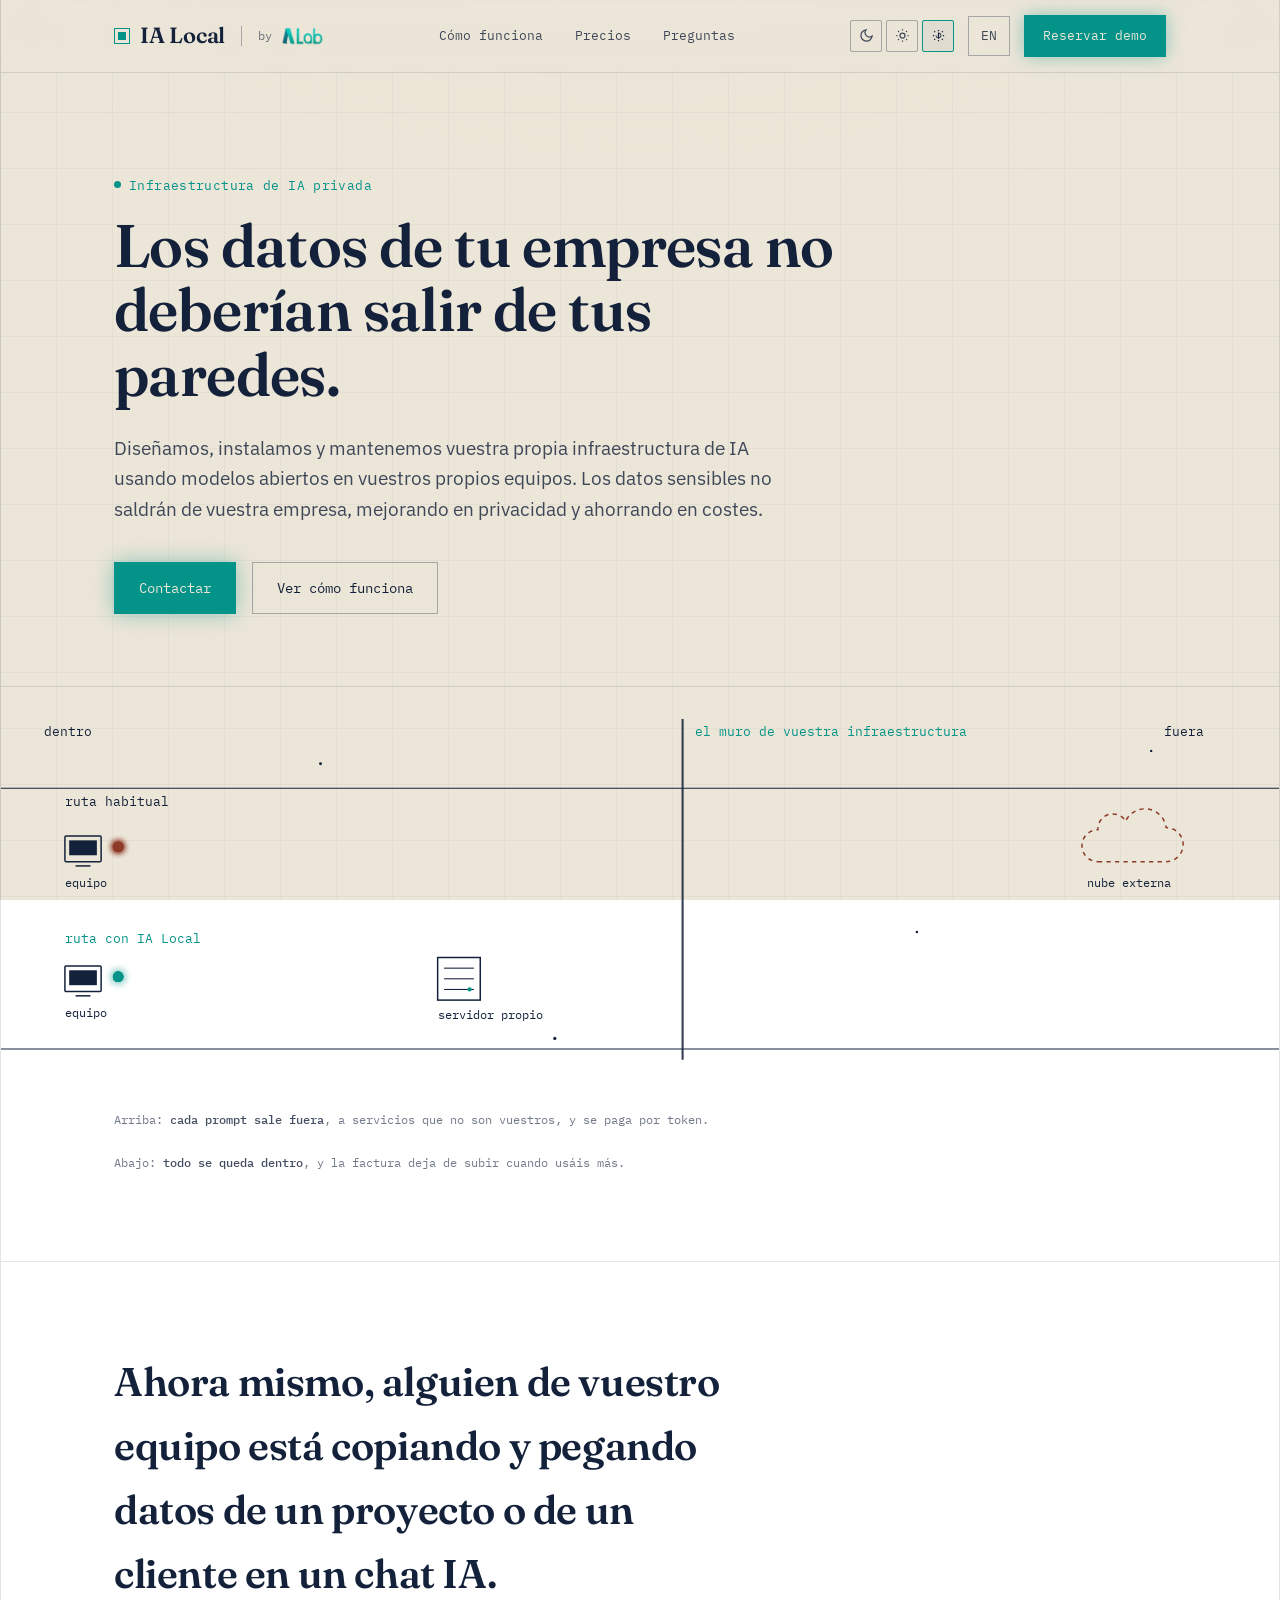
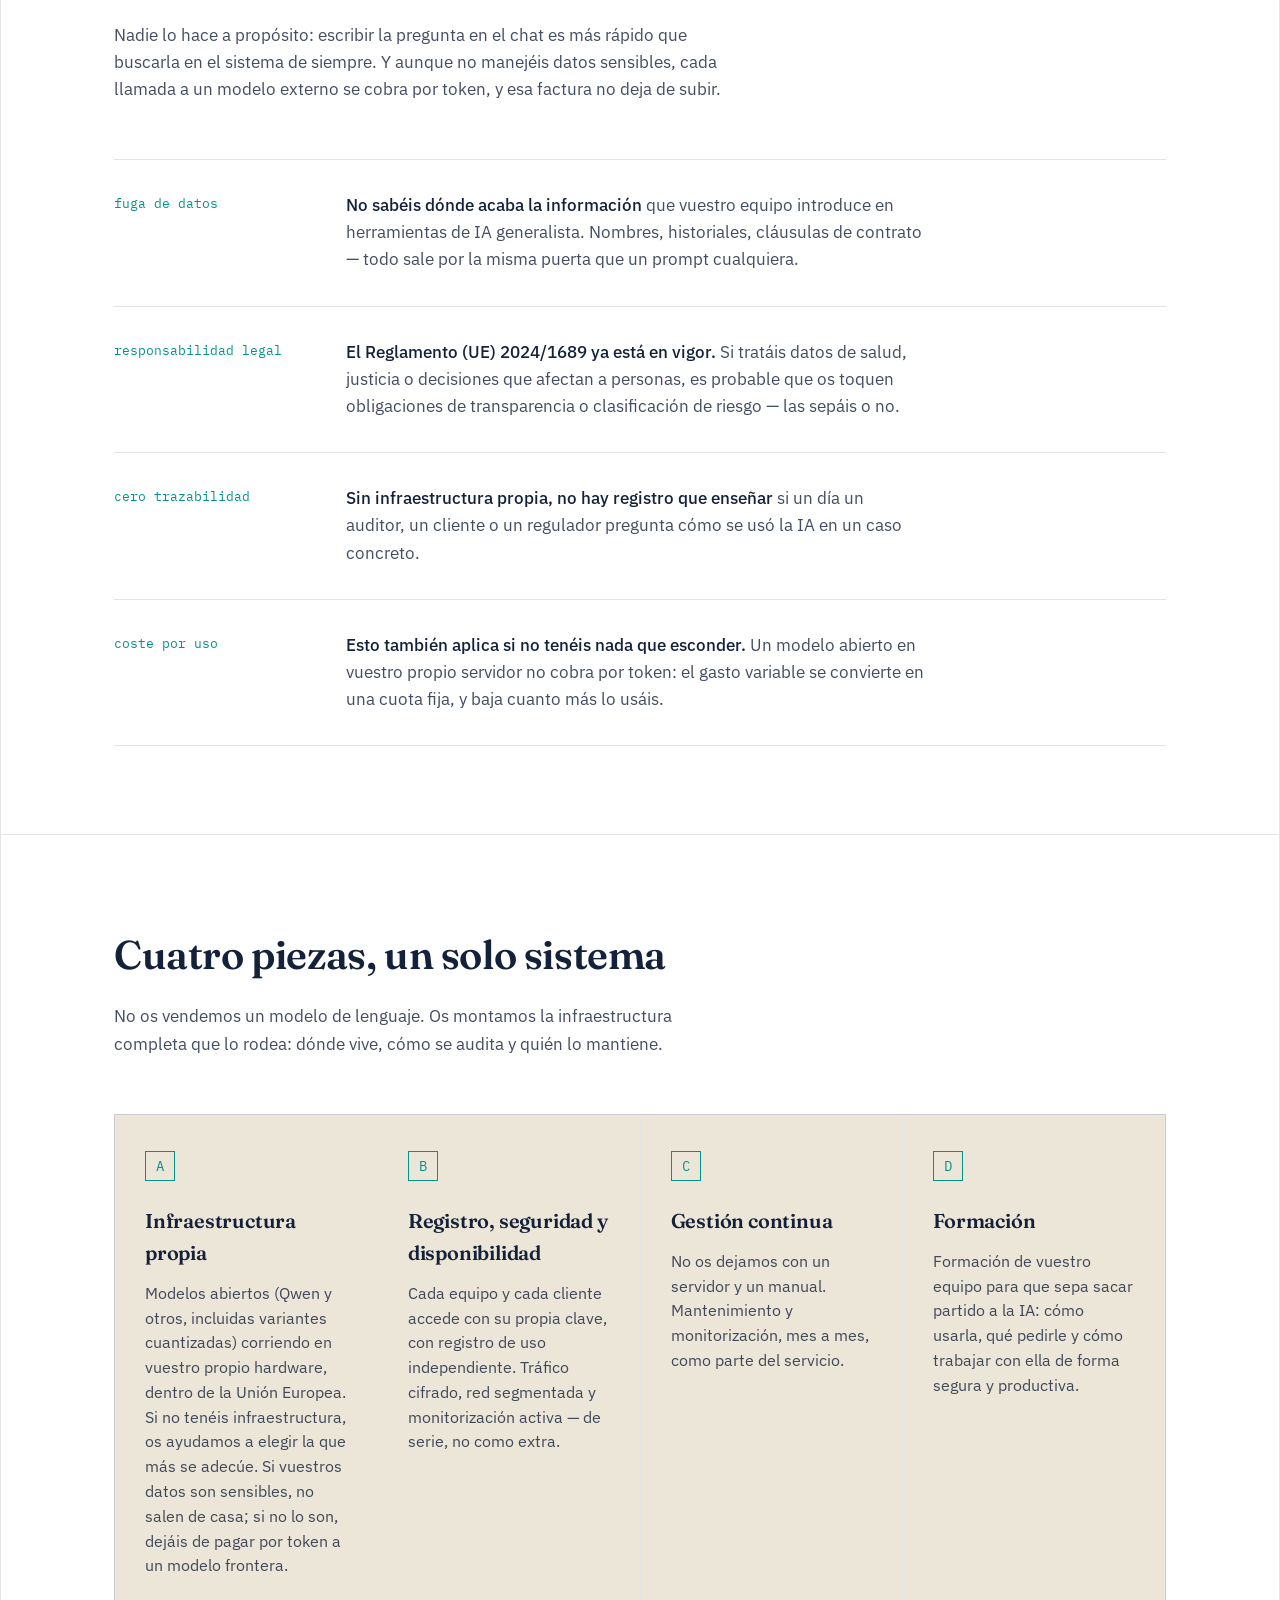
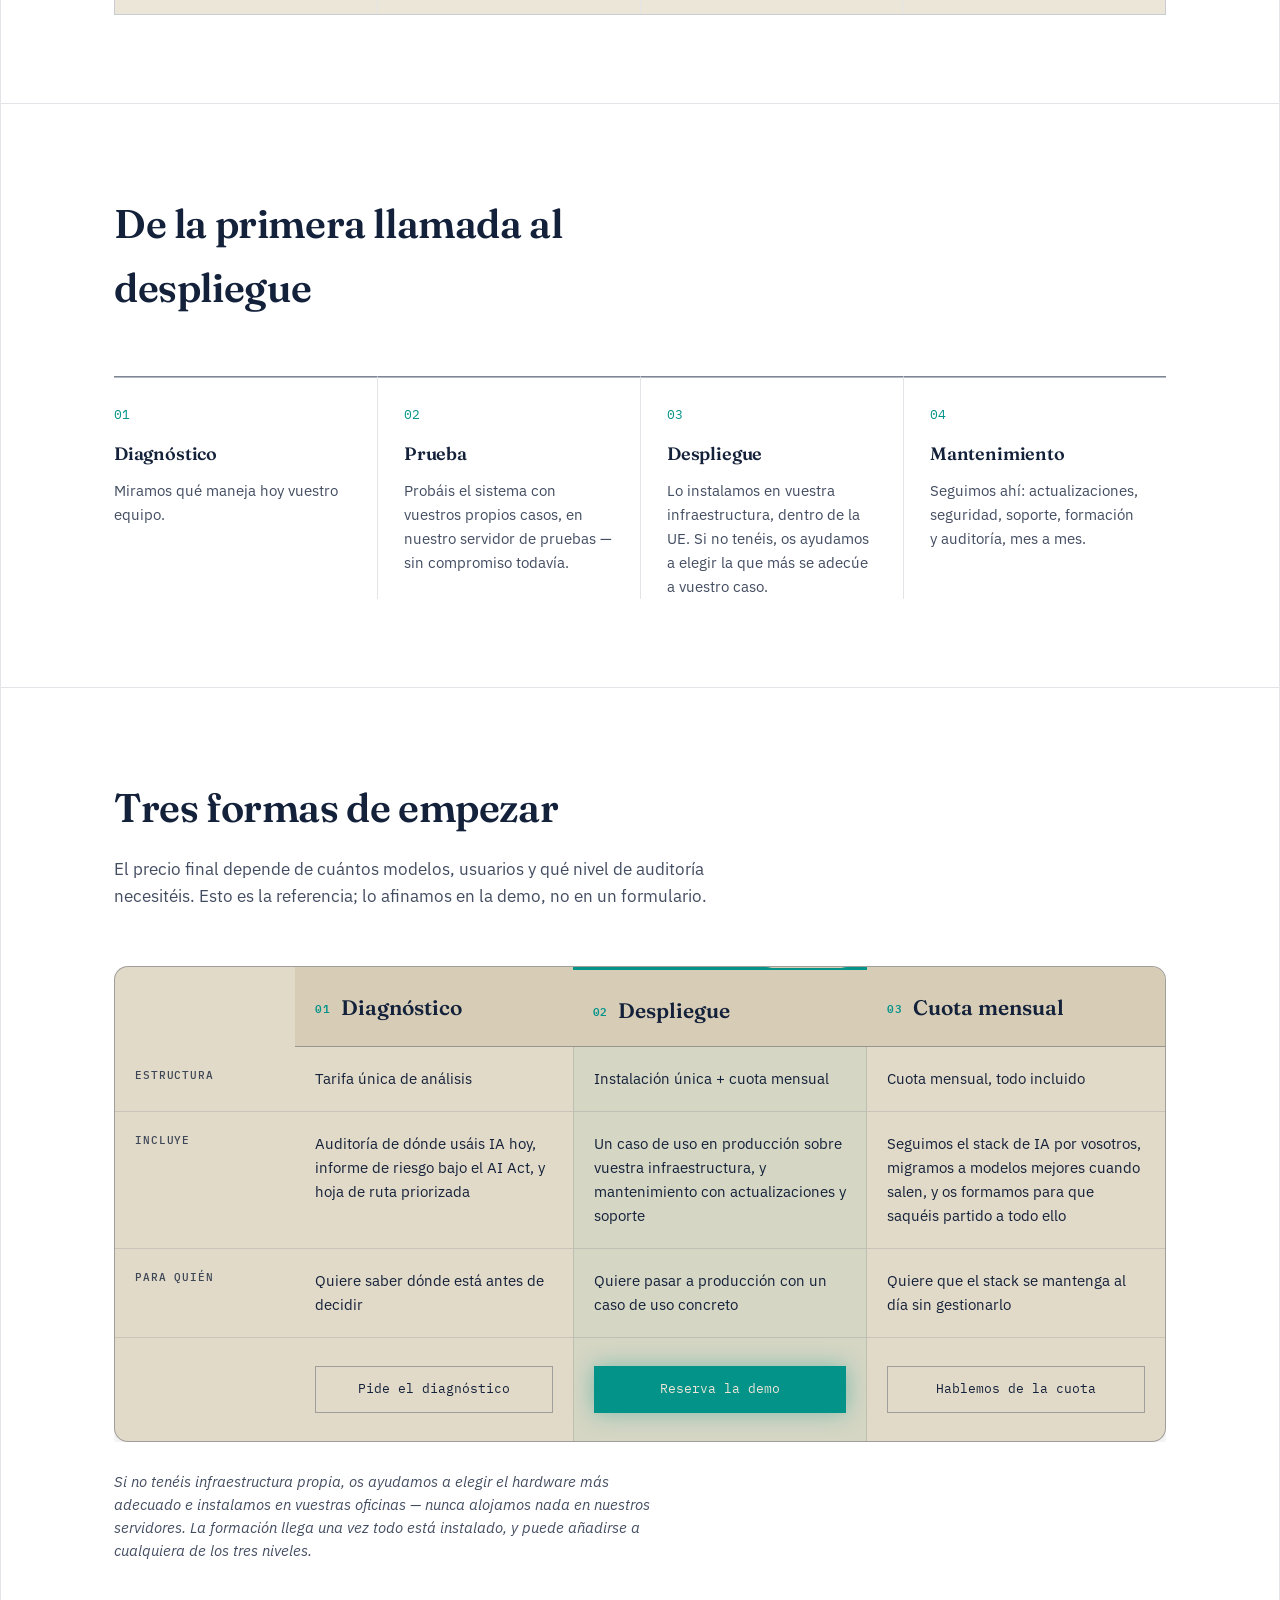
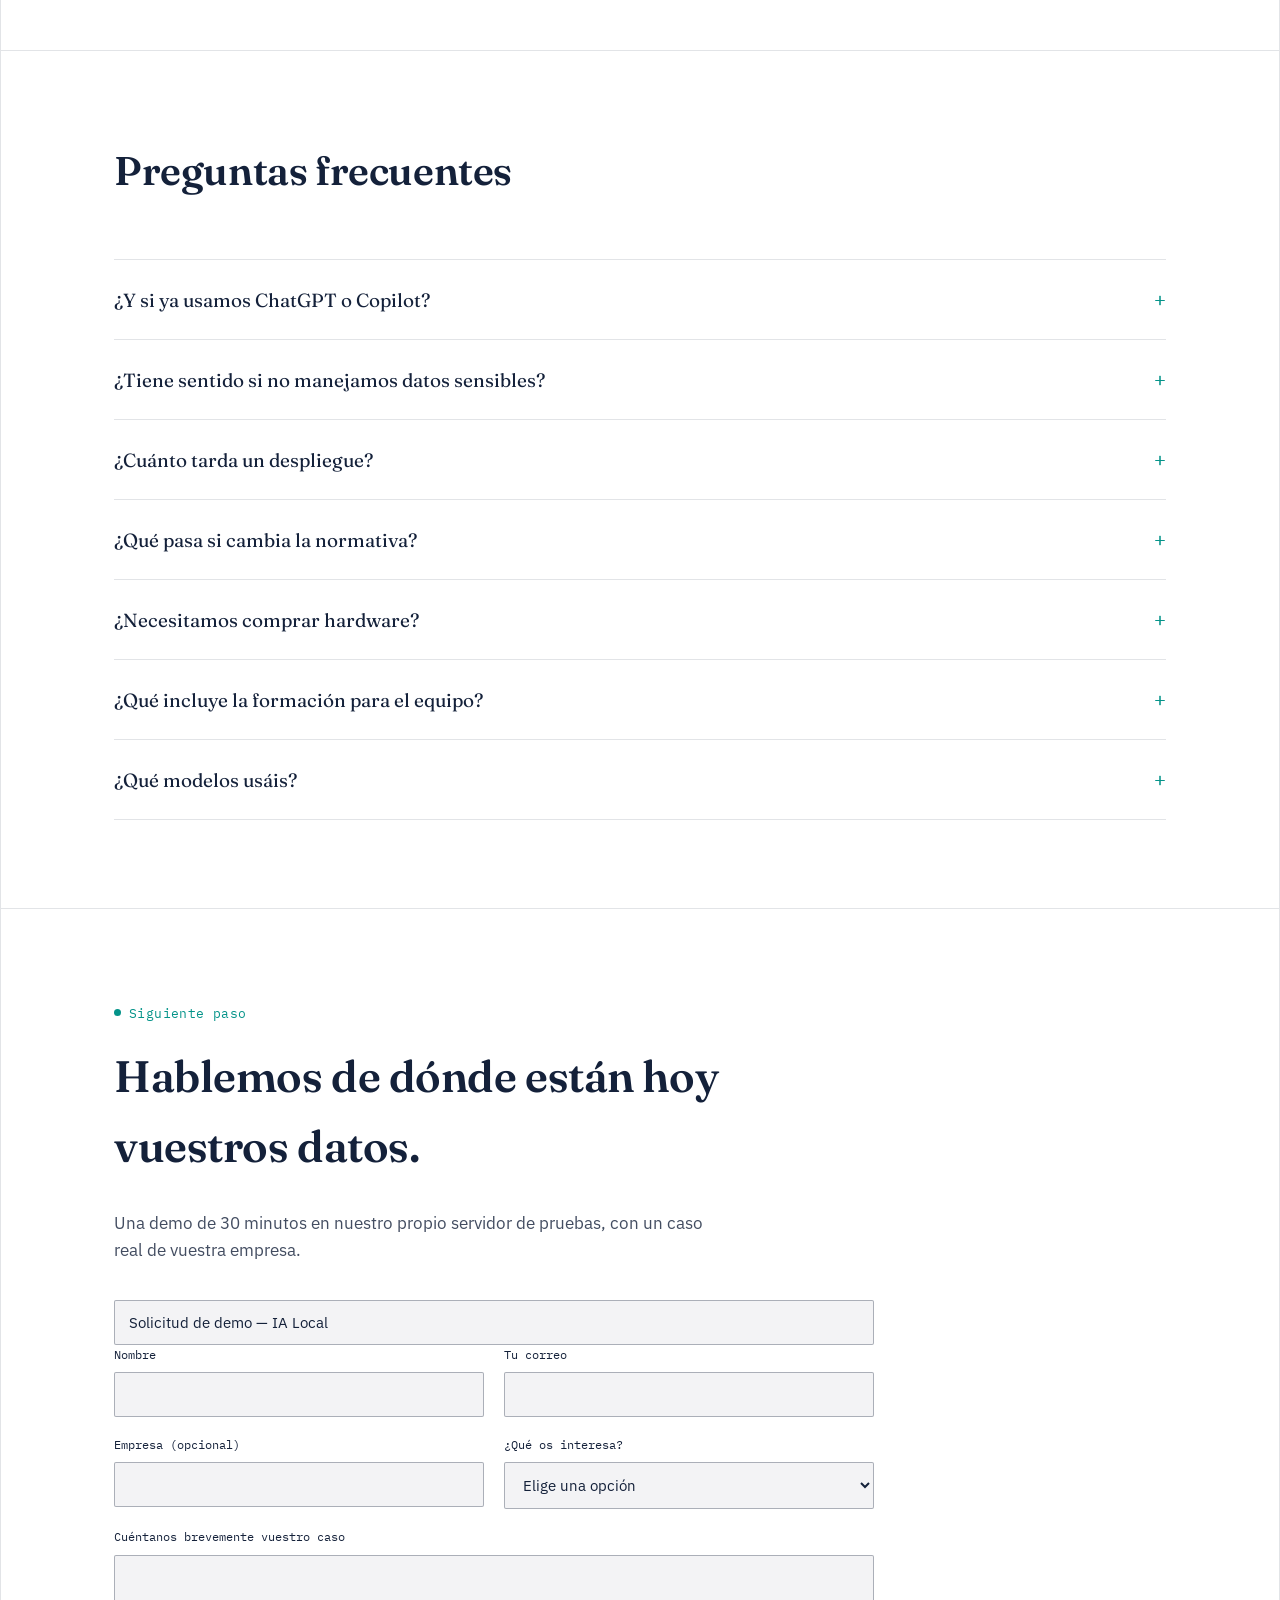
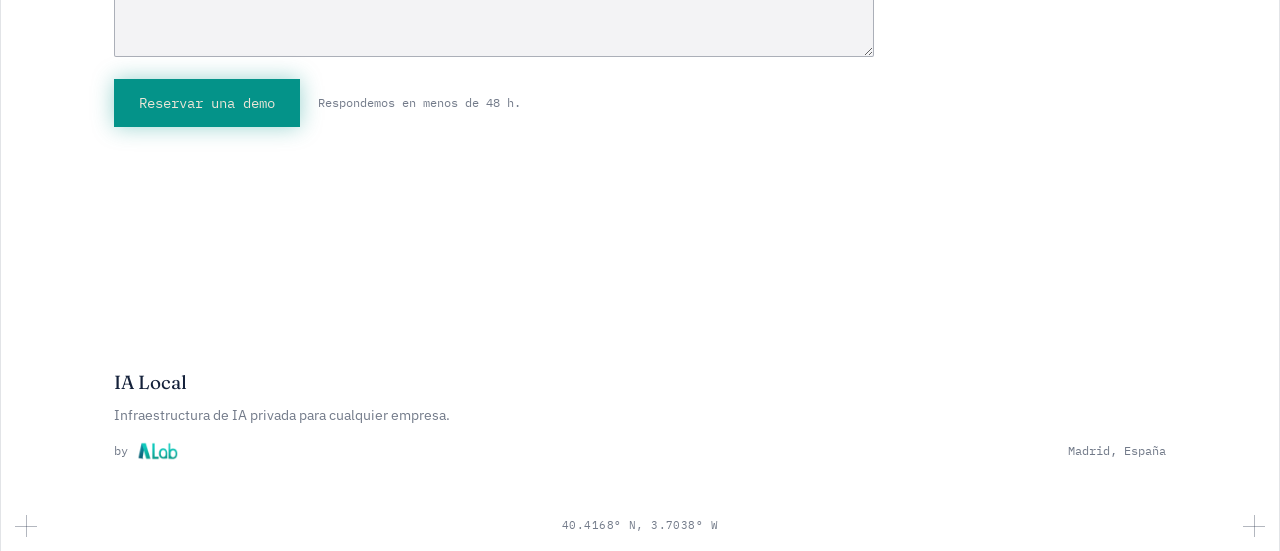
==== commit b2d546fe: "eliminar la fila de "Tiempo" en la tabla de servicios para simplificar la presentación" ====
--- a/index.html
+++ b/index.html
@@ -333,12 +333,6 @@
                 <td>Auditoría de dónde usáis IA hoy, informe de riesgo bajo el AI Act, y hoja de ruta priorizada</td>
                 <td>Un caso de uso en producción sobre vuestra infraestructura, y mantenimiento con actualizaciones y soporte</td>
                  <td>Seguimos el stack de IA por vosotros, migramos a modelos mejores cuando salen, y os formamos para que saquéis partido a todo ello</td>
-              </tr>
-              <tr>
-                <th scope="row">Tiempo</th>
-                <td>2–3 semanas</td>
-                <td>~1 mes hasta producción</td>
-                <td>Continuo</td>
               </tr>
               <tr>
                 <th scope="row">Para quién</th>
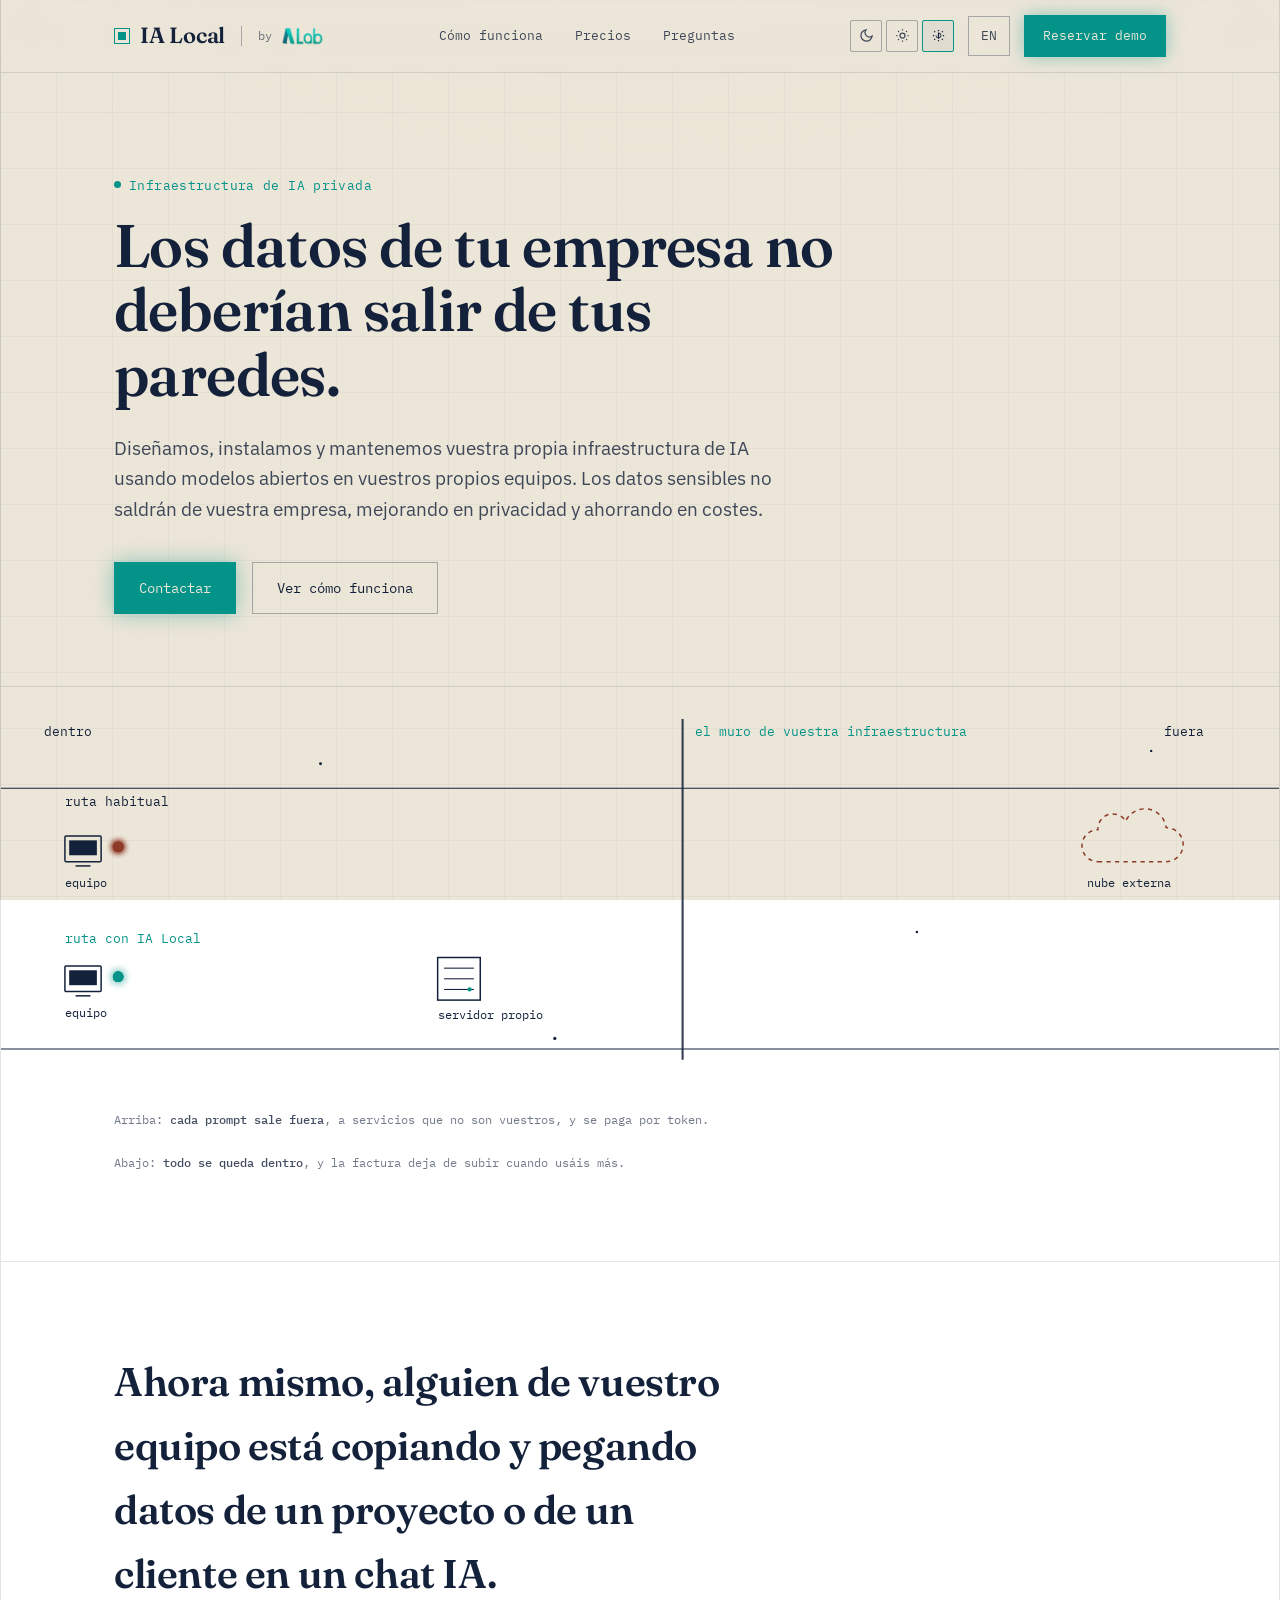
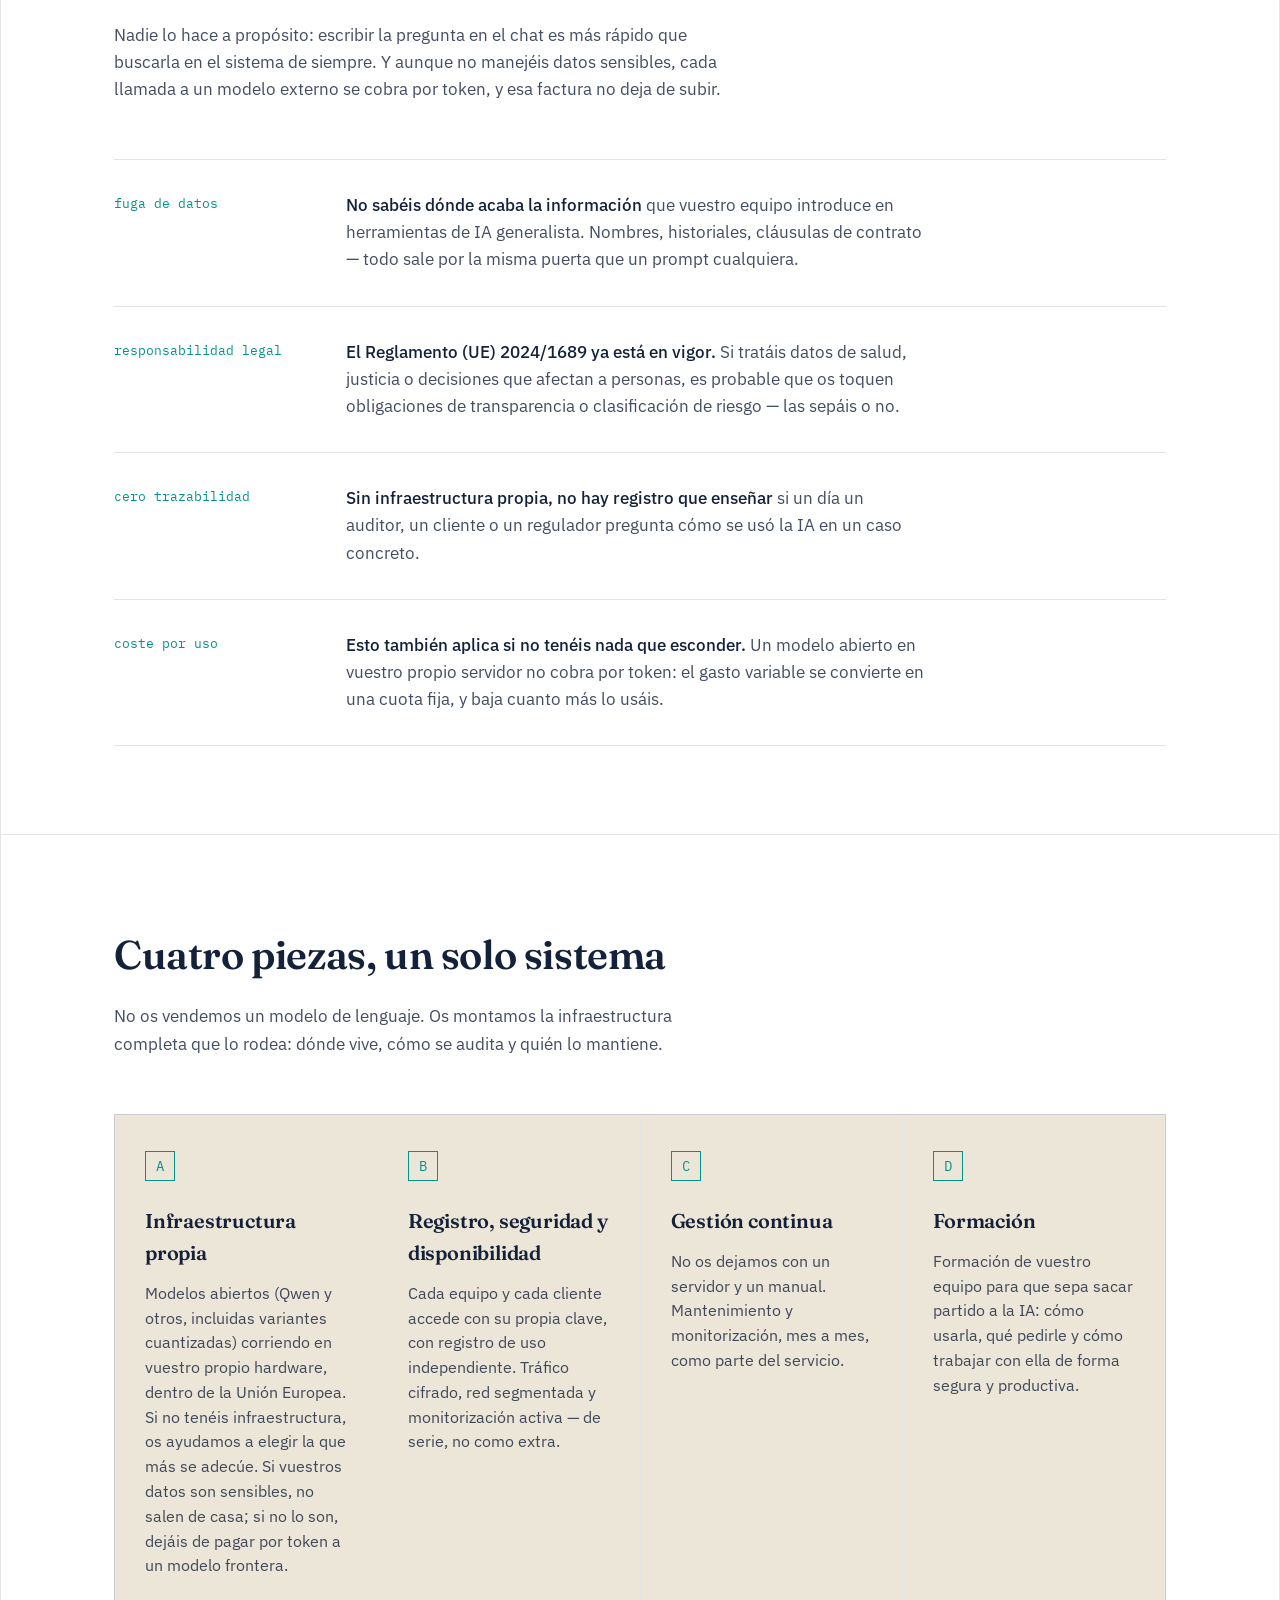
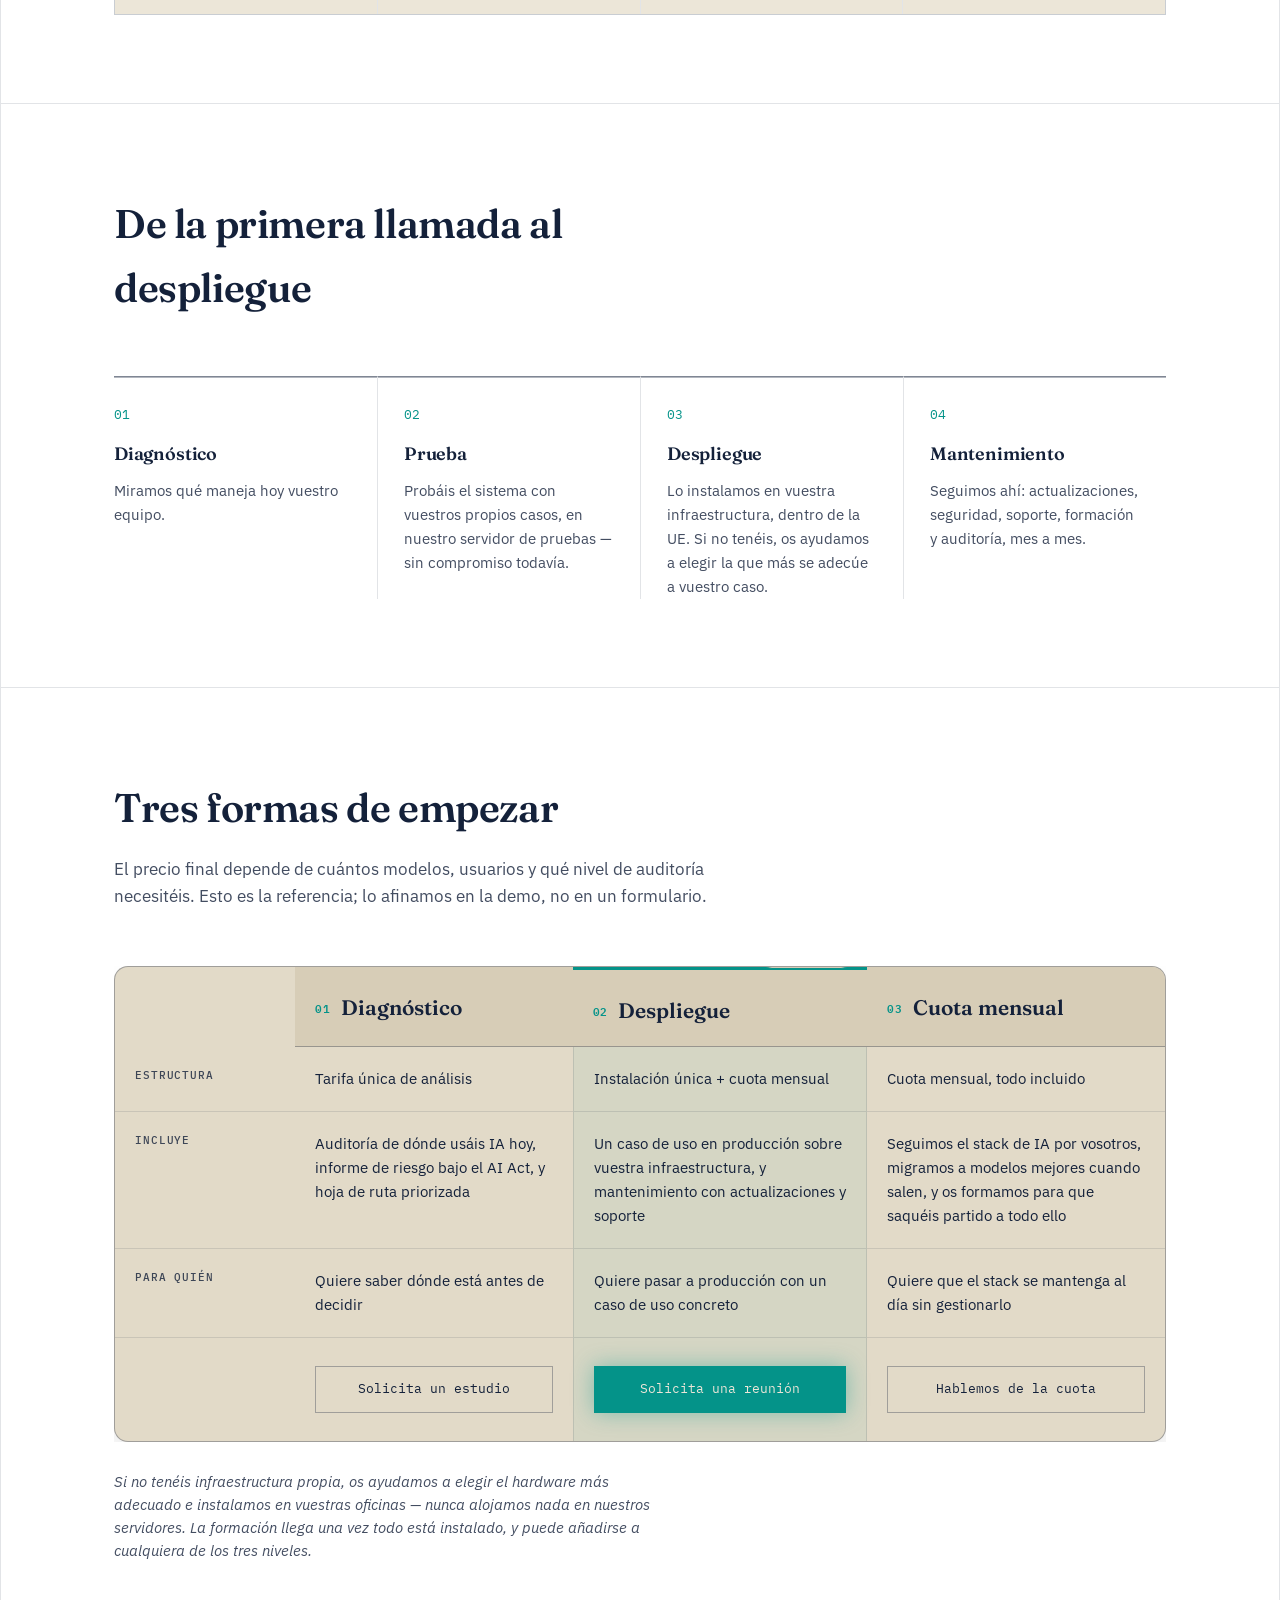
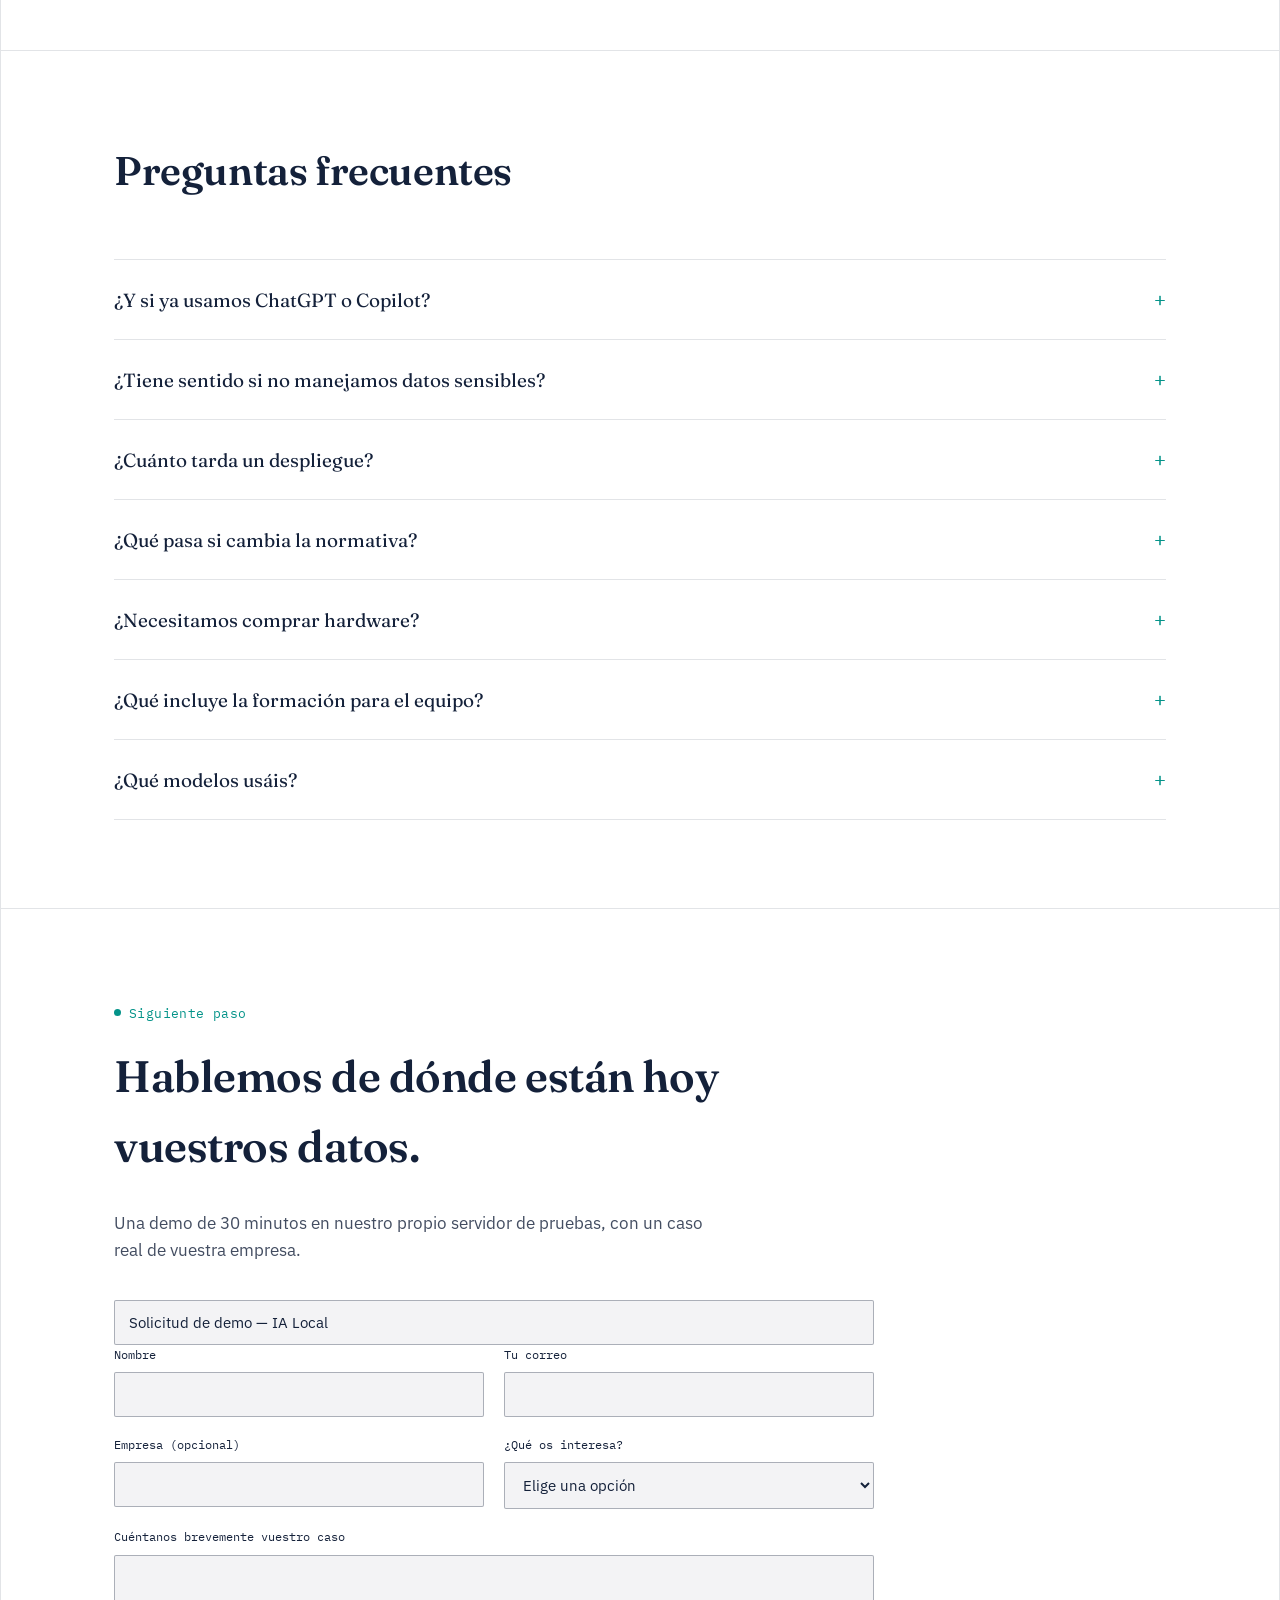
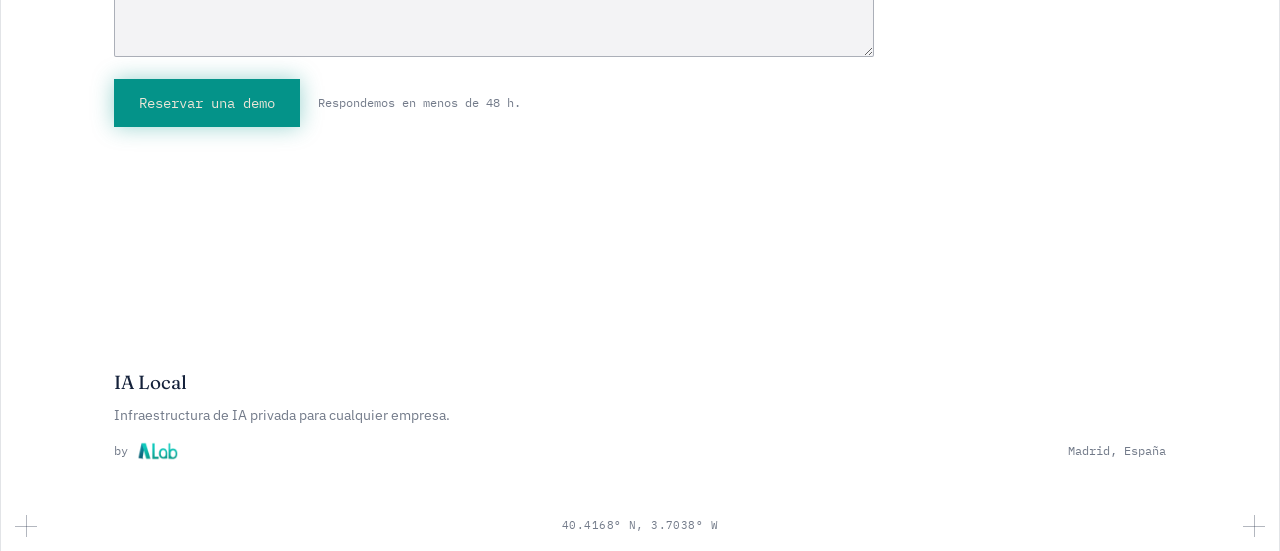
==== commit 983d6300: "actualizar texto de botones de contacto para mayor claridad y coherencia" ====
--- a/index.html
+++ b/index.html
@@ -342,8 +342,8 @@
               </tr>
               <tr class="datasheet-cta-row">
                 <th scope="row"></th>
-                <td><a class="btn btn-ghost btn-tier" href="#contacto">Pide el diagnóstico</a></td>
-                <td><a class="btn btn-primary btn-tier" href="#contacto">Reserva la demo</a></td>
+                <td><a class="btn btn-ghost btn-tier" href="#contacto">Solicita un estudio</a></td>
+                <td><a class="btn btn-primary btn-tier" href="#contacto">Solicita una reunión</a></td>
                   <td><a class="btn btn-ghost btn-tier" href="#contacto">Hablemos de la cuota</a></td>
               </tr>
             </tbody>
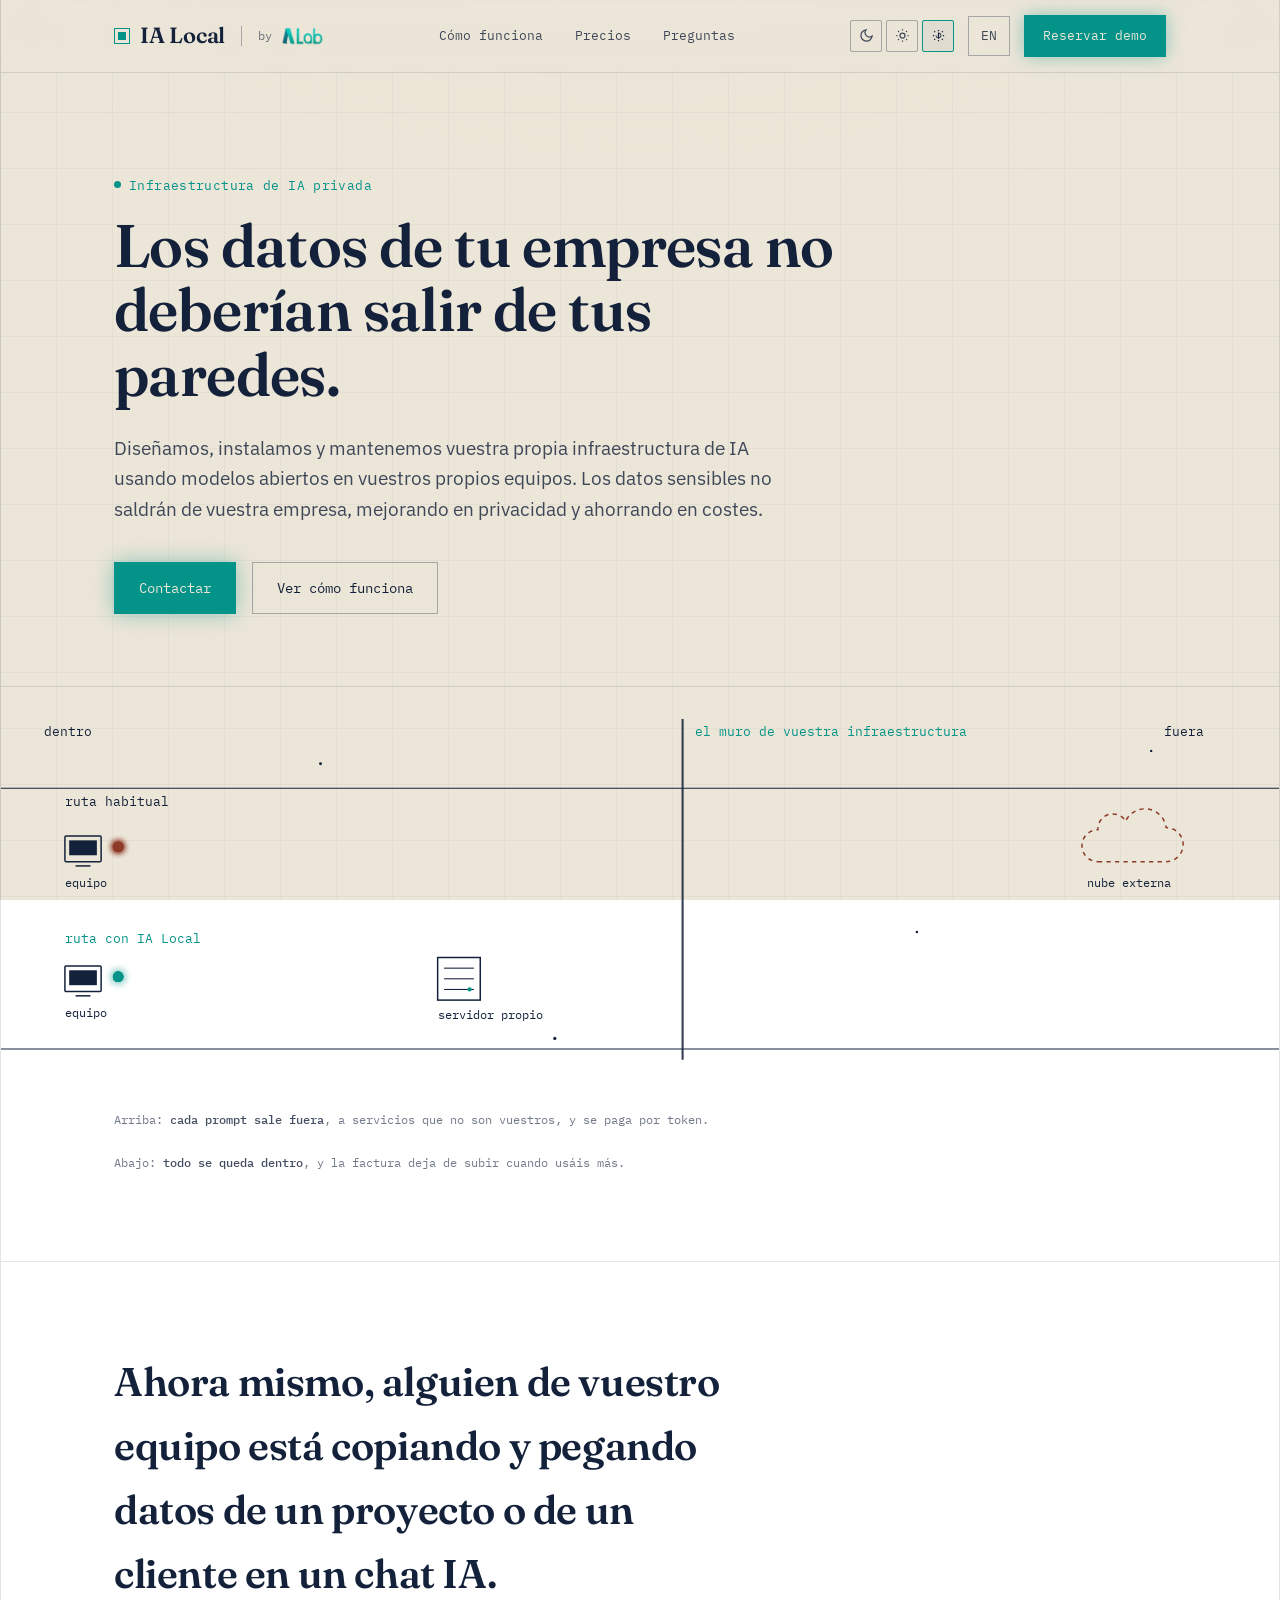
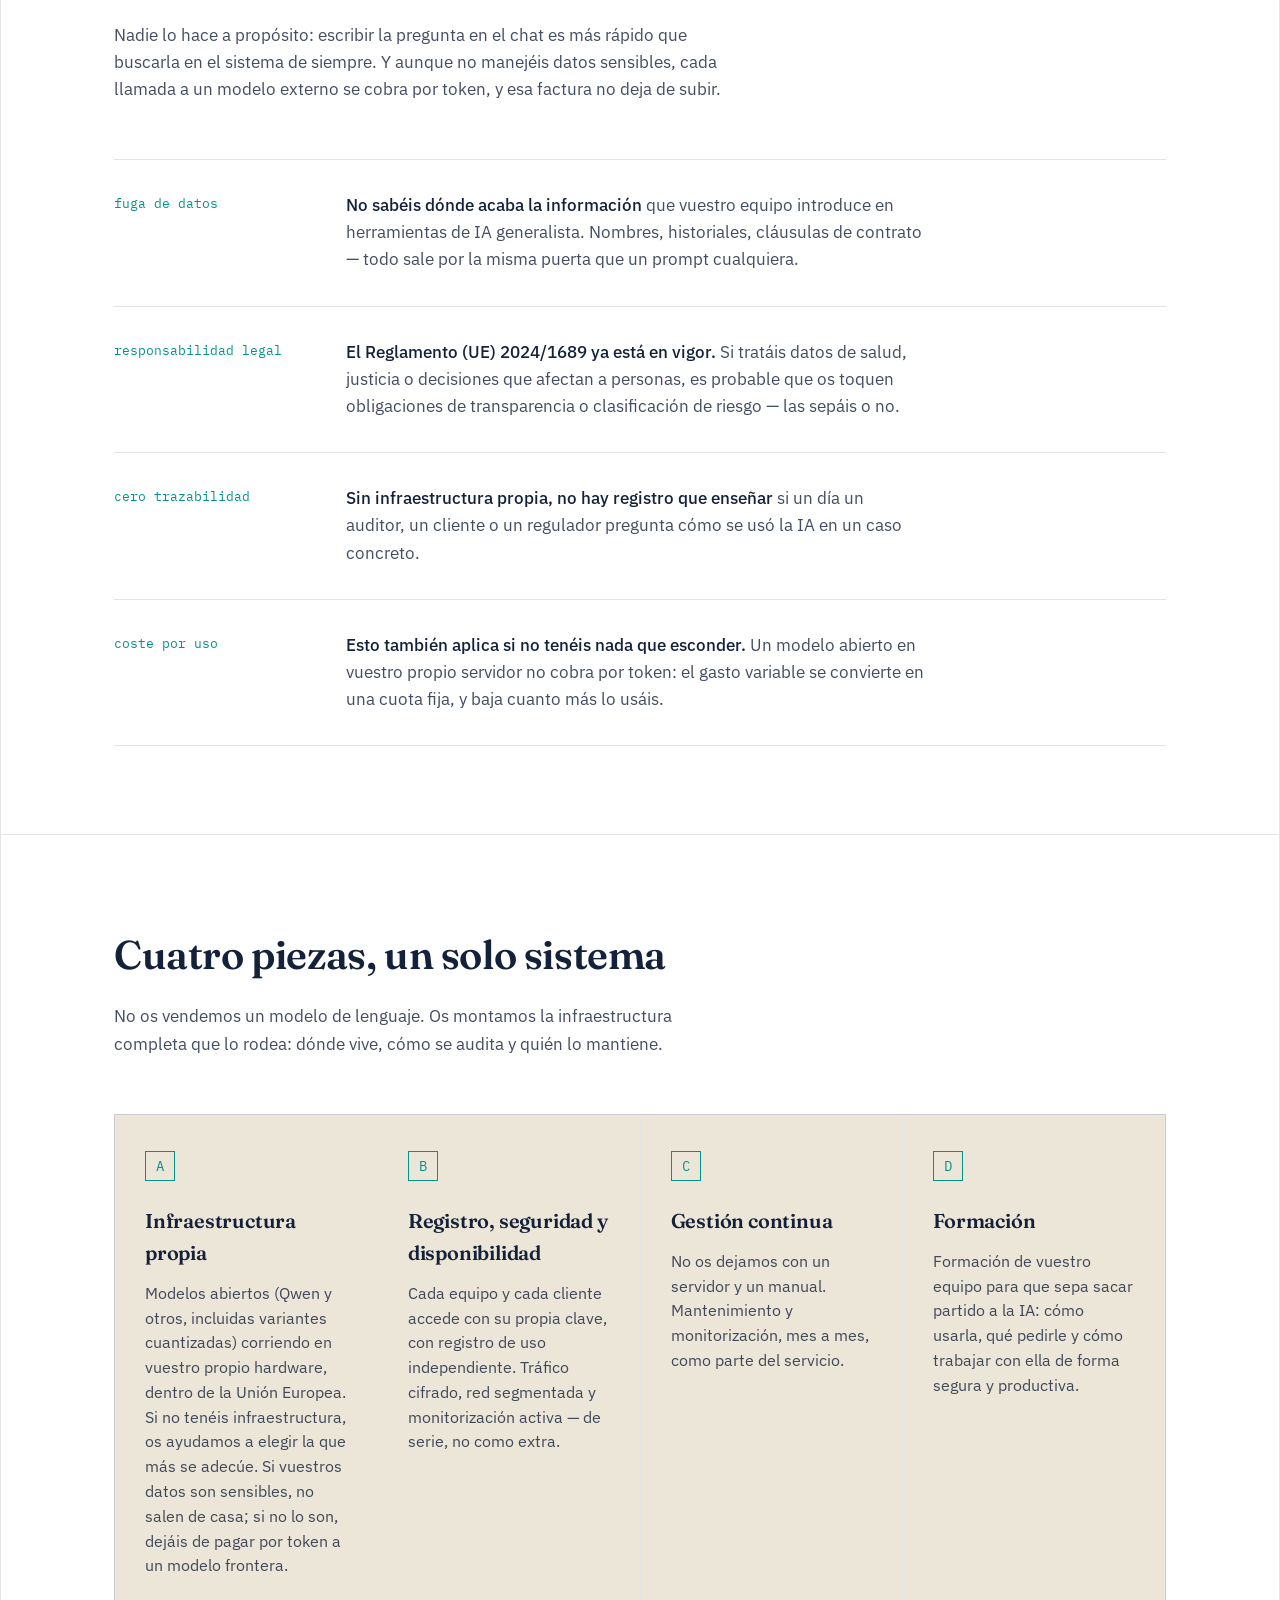
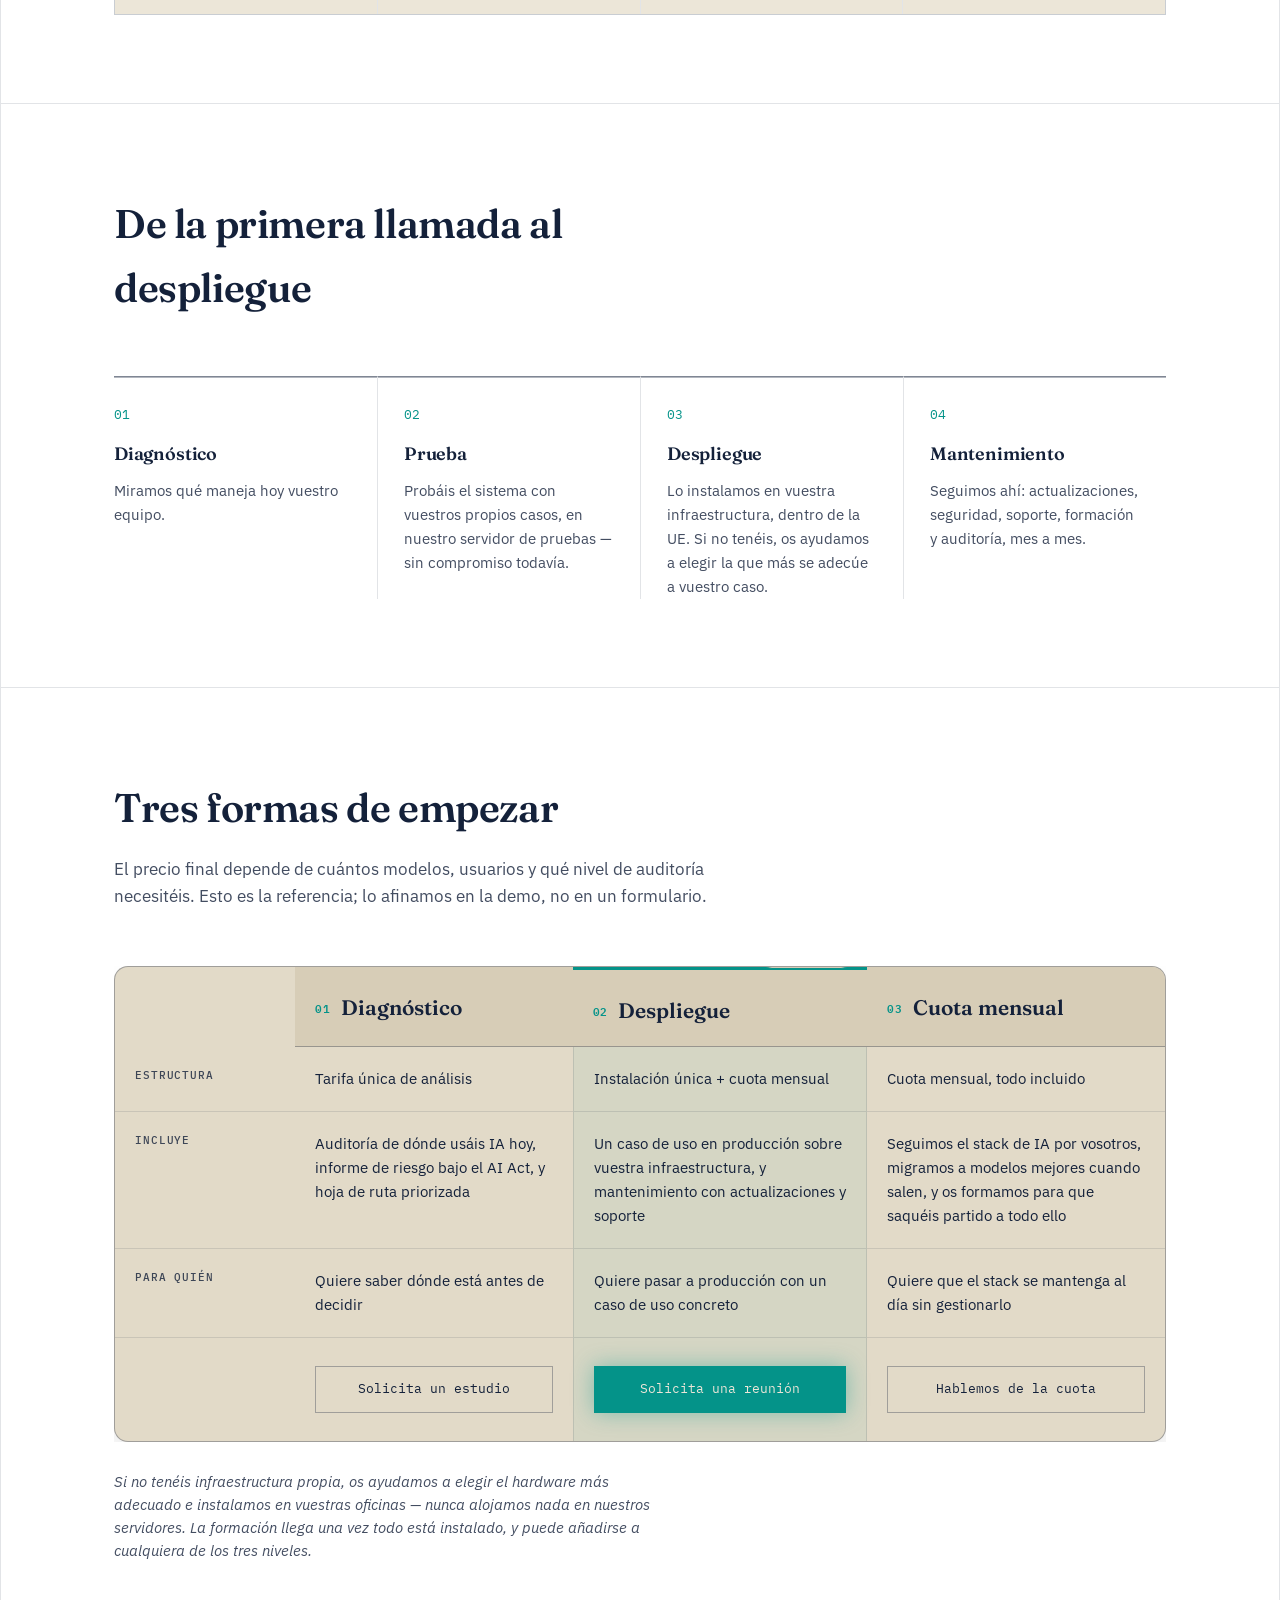
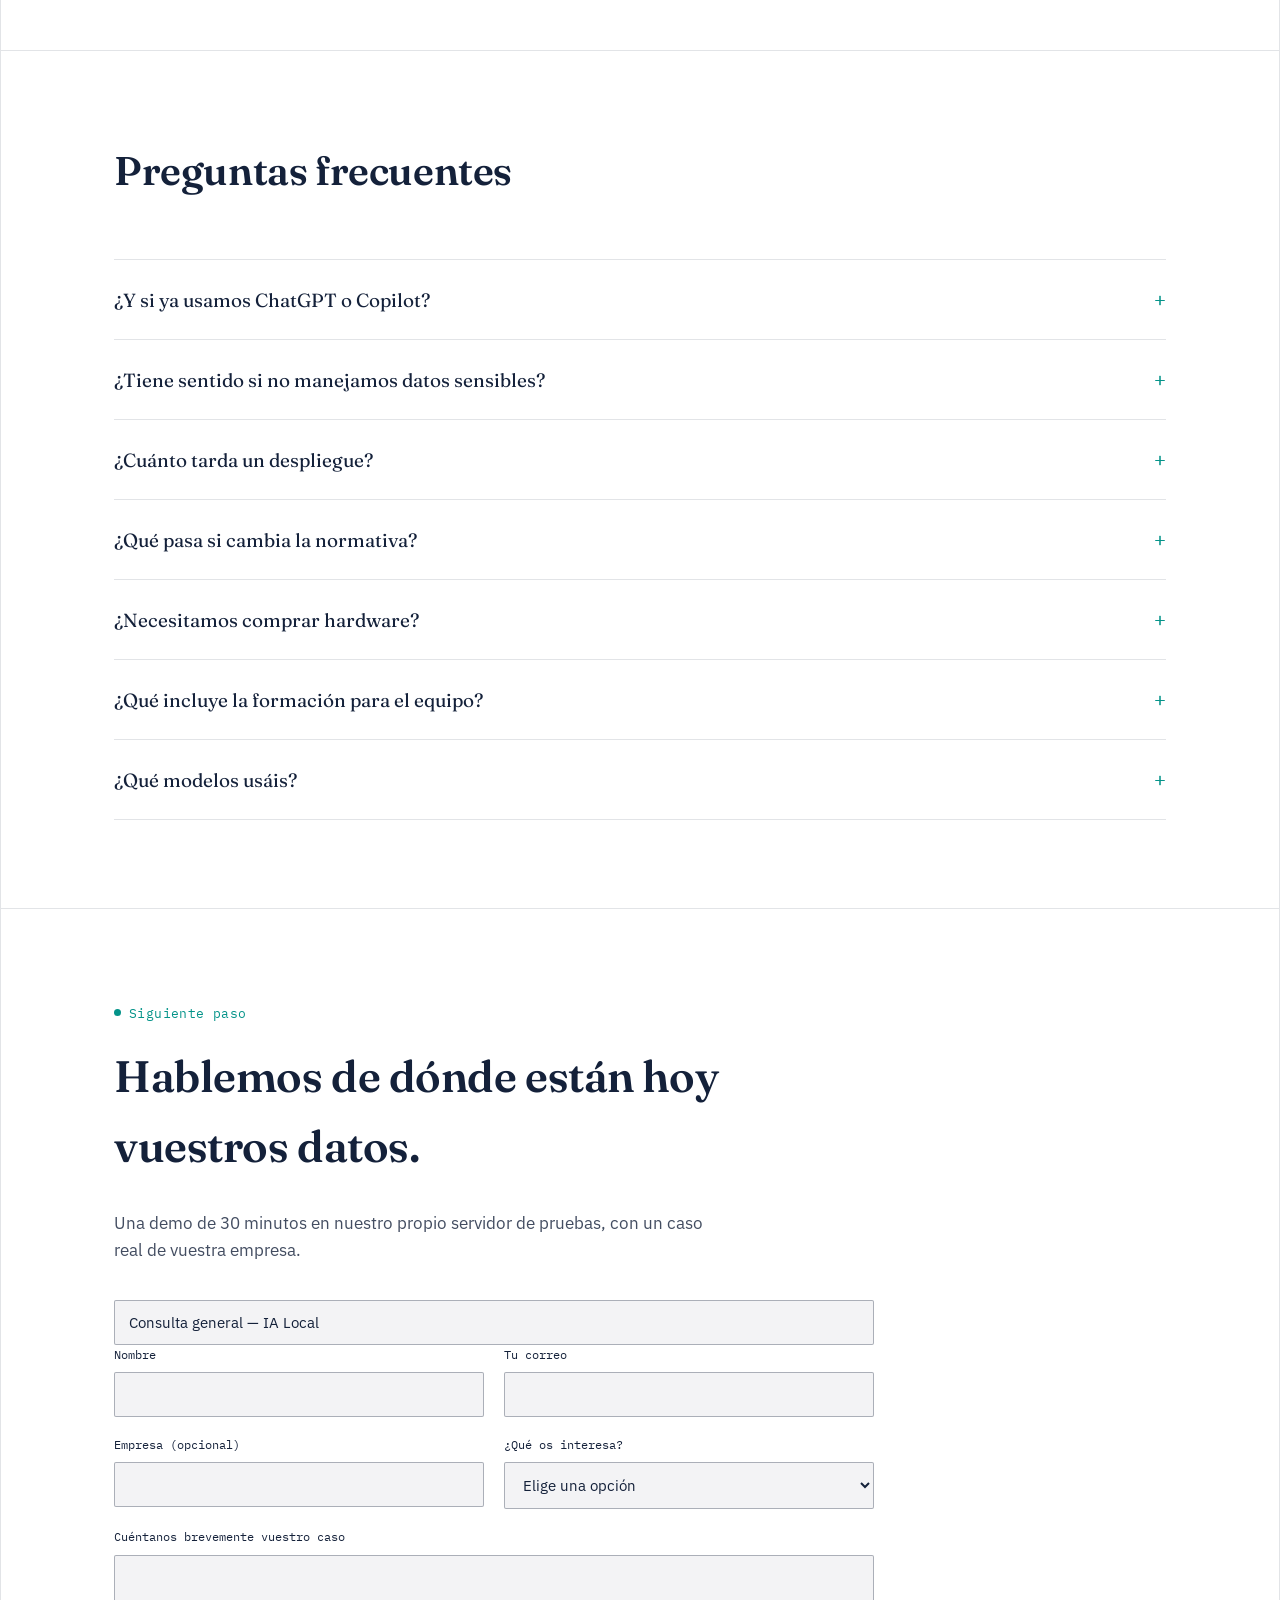
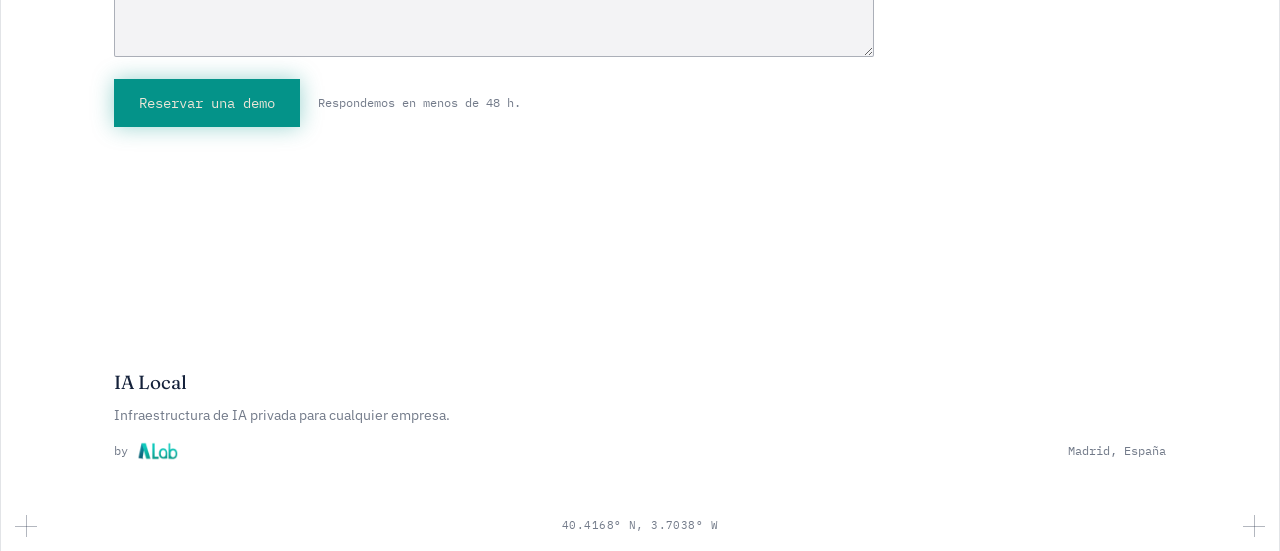
==== commit c7c83329: "mejorar formulario de contacto: actualizar opciones de interés y reflejar selección en el asunto del" ====
--- a/index.html
+++ b/index.html
@@ -400,7 +400,7 @@
         <h2 id="closing-title">Hablemos de dónde están hoy vuestros datos.</h2>
         <p style="margin-bottom:36px; font-size:17px;">Una demo de 30 minutos en nuestro propio servidor de pruebas, con un caso real de vuestra empresa.</p>
         <form class="contact-form" action="https://formspree.io/f/myeyrqnr" method="POST">
-          <input type="text" name="_subject" value="Solicitud de demo — IA Local">
+          <input type="text" name="_subject" id="cf-subject" value="Consulta general — IA Local">
           <div class="cf-grid">
             <label>Nombre
               <input type="text" name="nombre" required>
@@ -412,12 +412,12 @@
               <input type="text" name="empresa">
             </label>
             <label>¿Qué os interesa?
-              <select name="interes" required>
+              <select name="interes" id="cf-interes" required>
                 <option value="" disabled selected>Elige una opción</option>
-                <option>Diagnóstico</option>
-                <option>Despliegue</option>
-                <option>Cuota mensual</option>
-                <option>Aún no lo sé</option>
+                <option value="Oferta 1: Solicitud de estudio - IA Local">Diagnóstico</option>
+                <option value="Oferta 2: Solicitud de despliegue - IA Local">Despliegue</option>
+                <option value="Oferta 3: Solicitud de servicio cuota mensual - IA Local">Cuota mensual</option>
+                <option value="Consulta general — IA Local">Aún no lo sé</option>
               </select>
             </label>
             <label class="cf-full">Cuéntanos brevemente vuestro caso
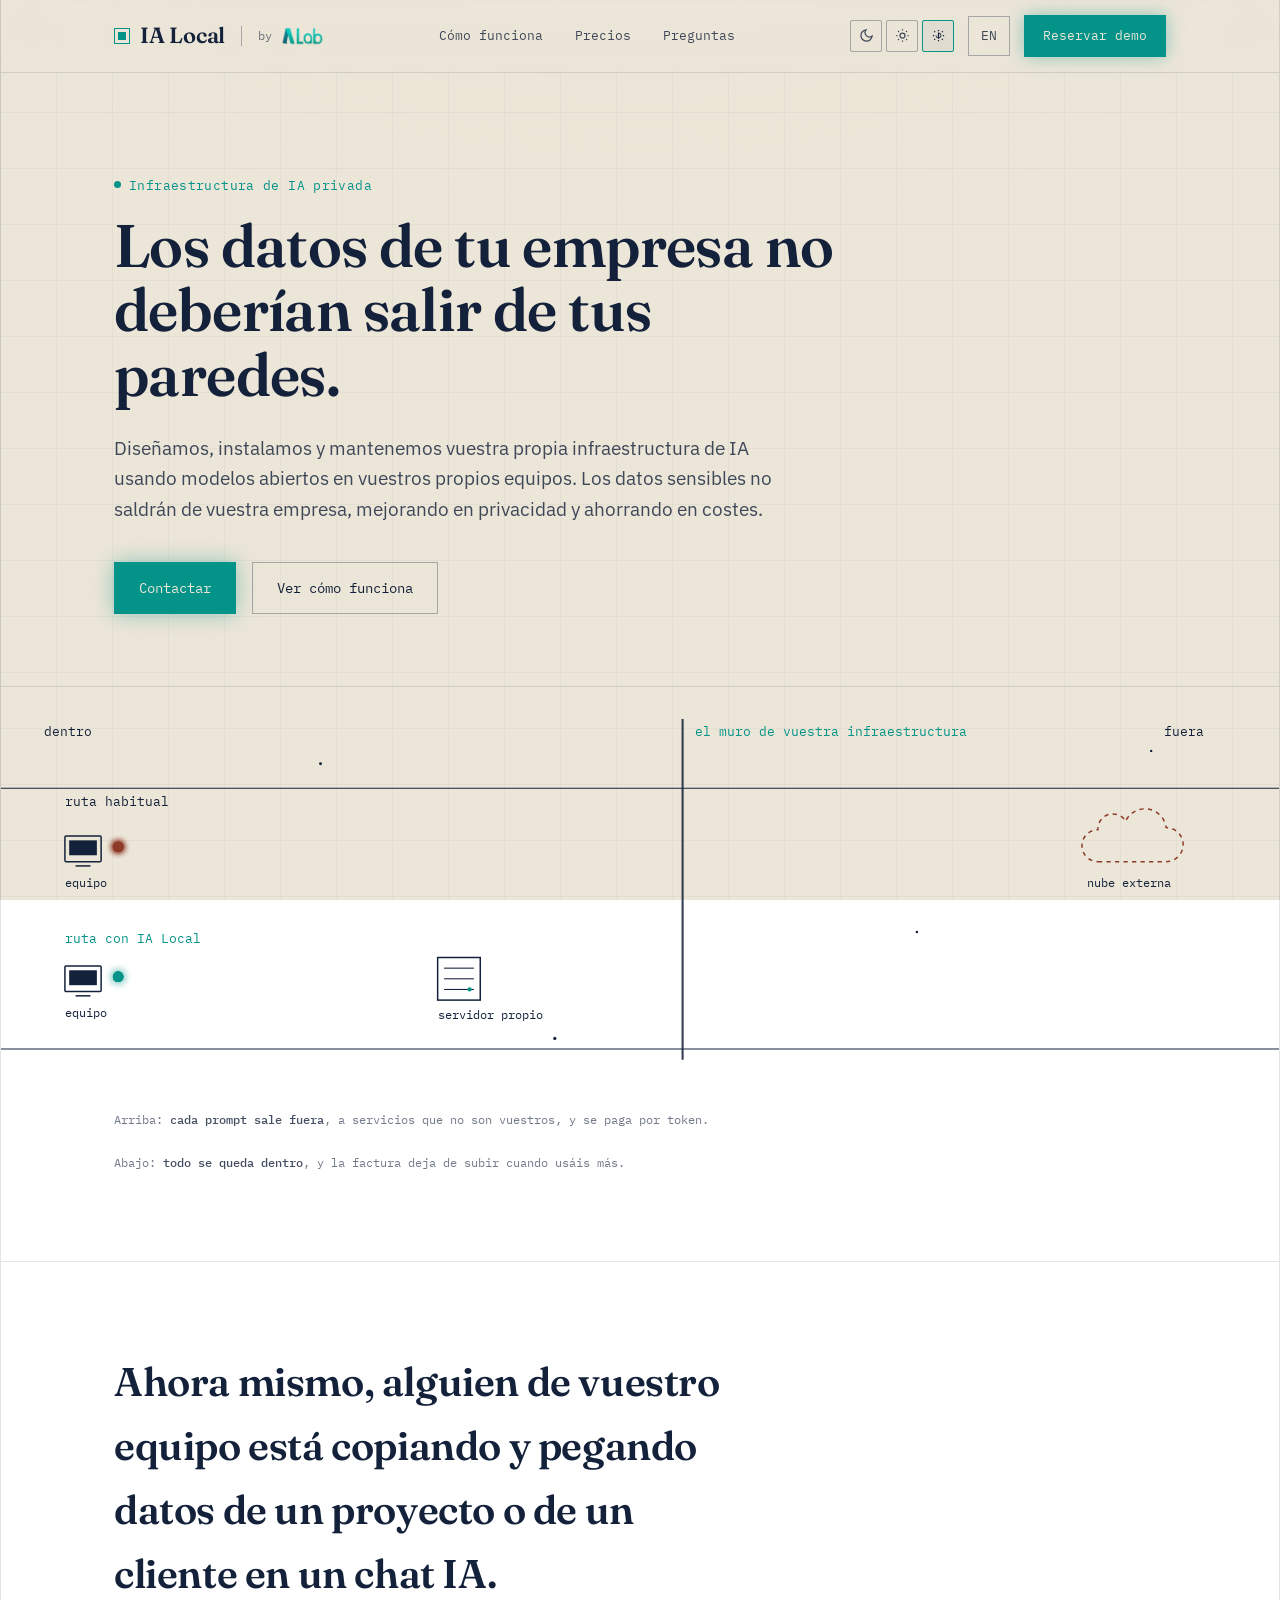
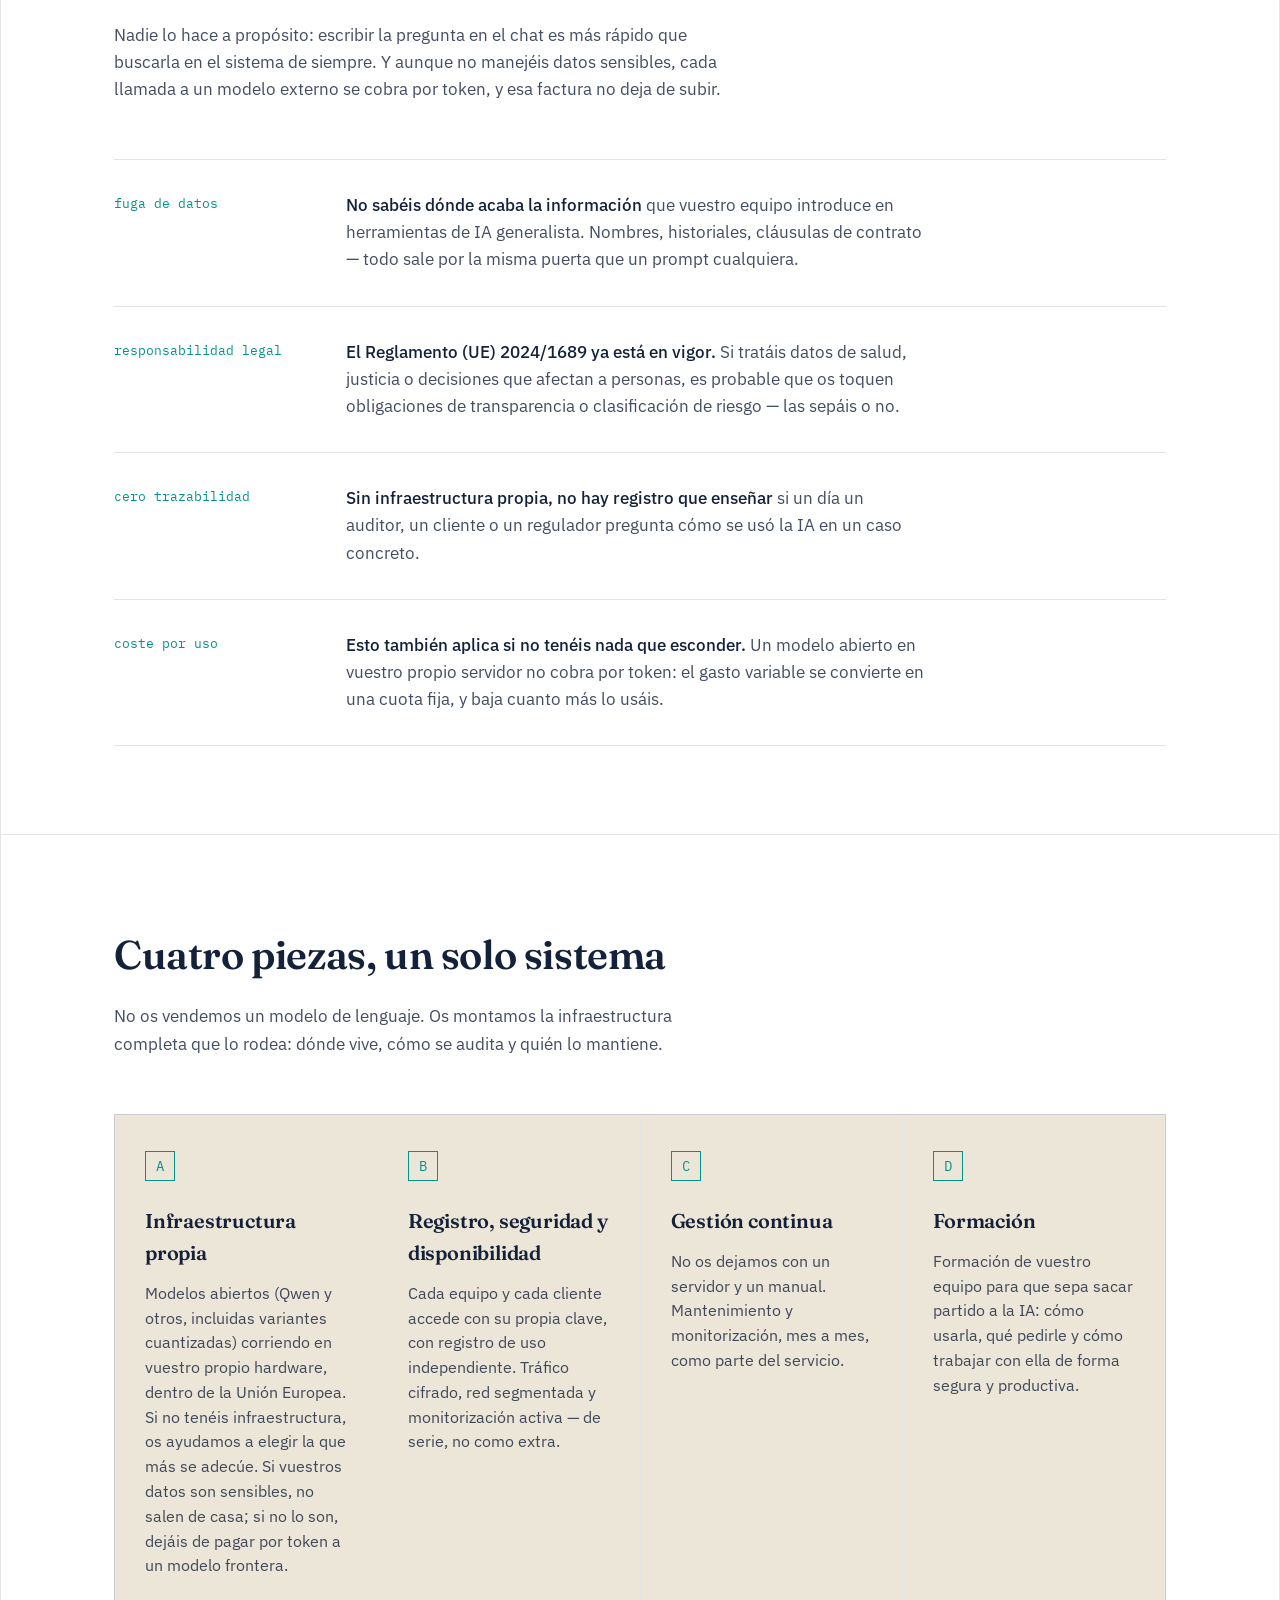
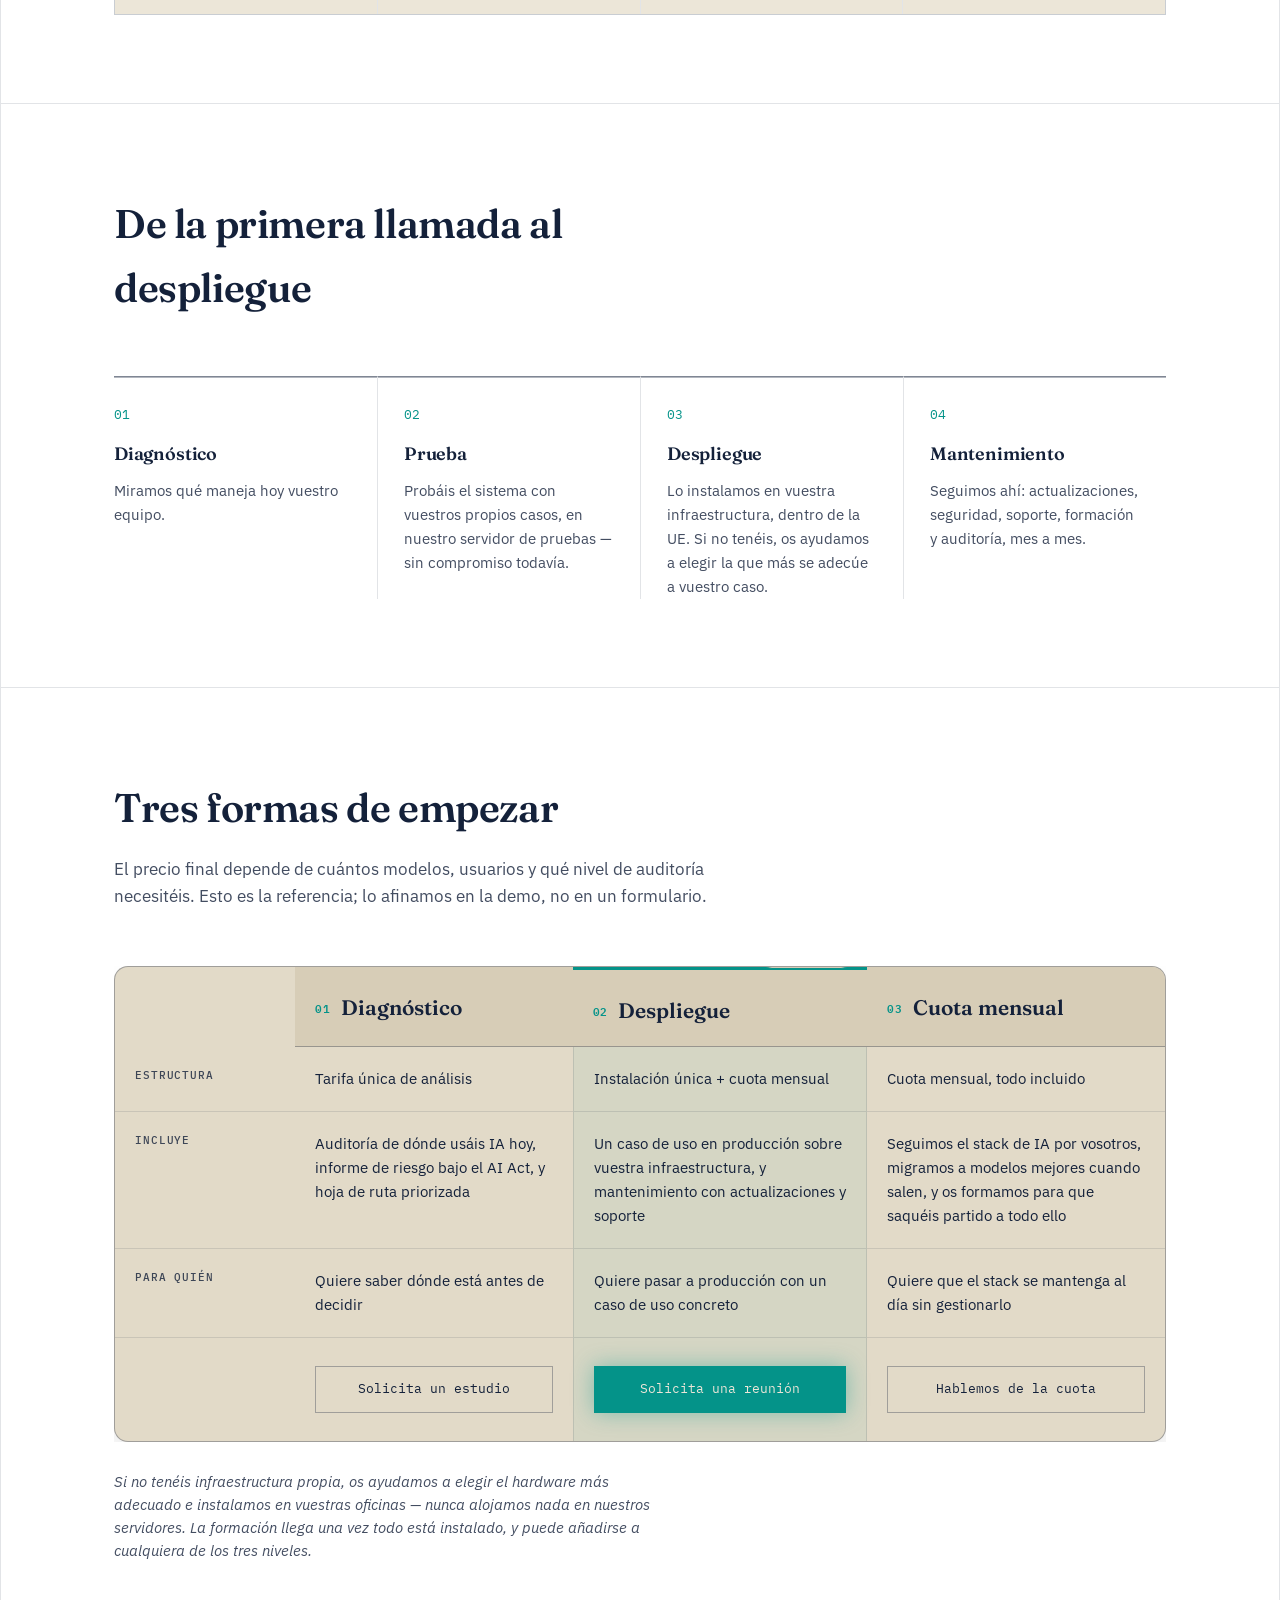
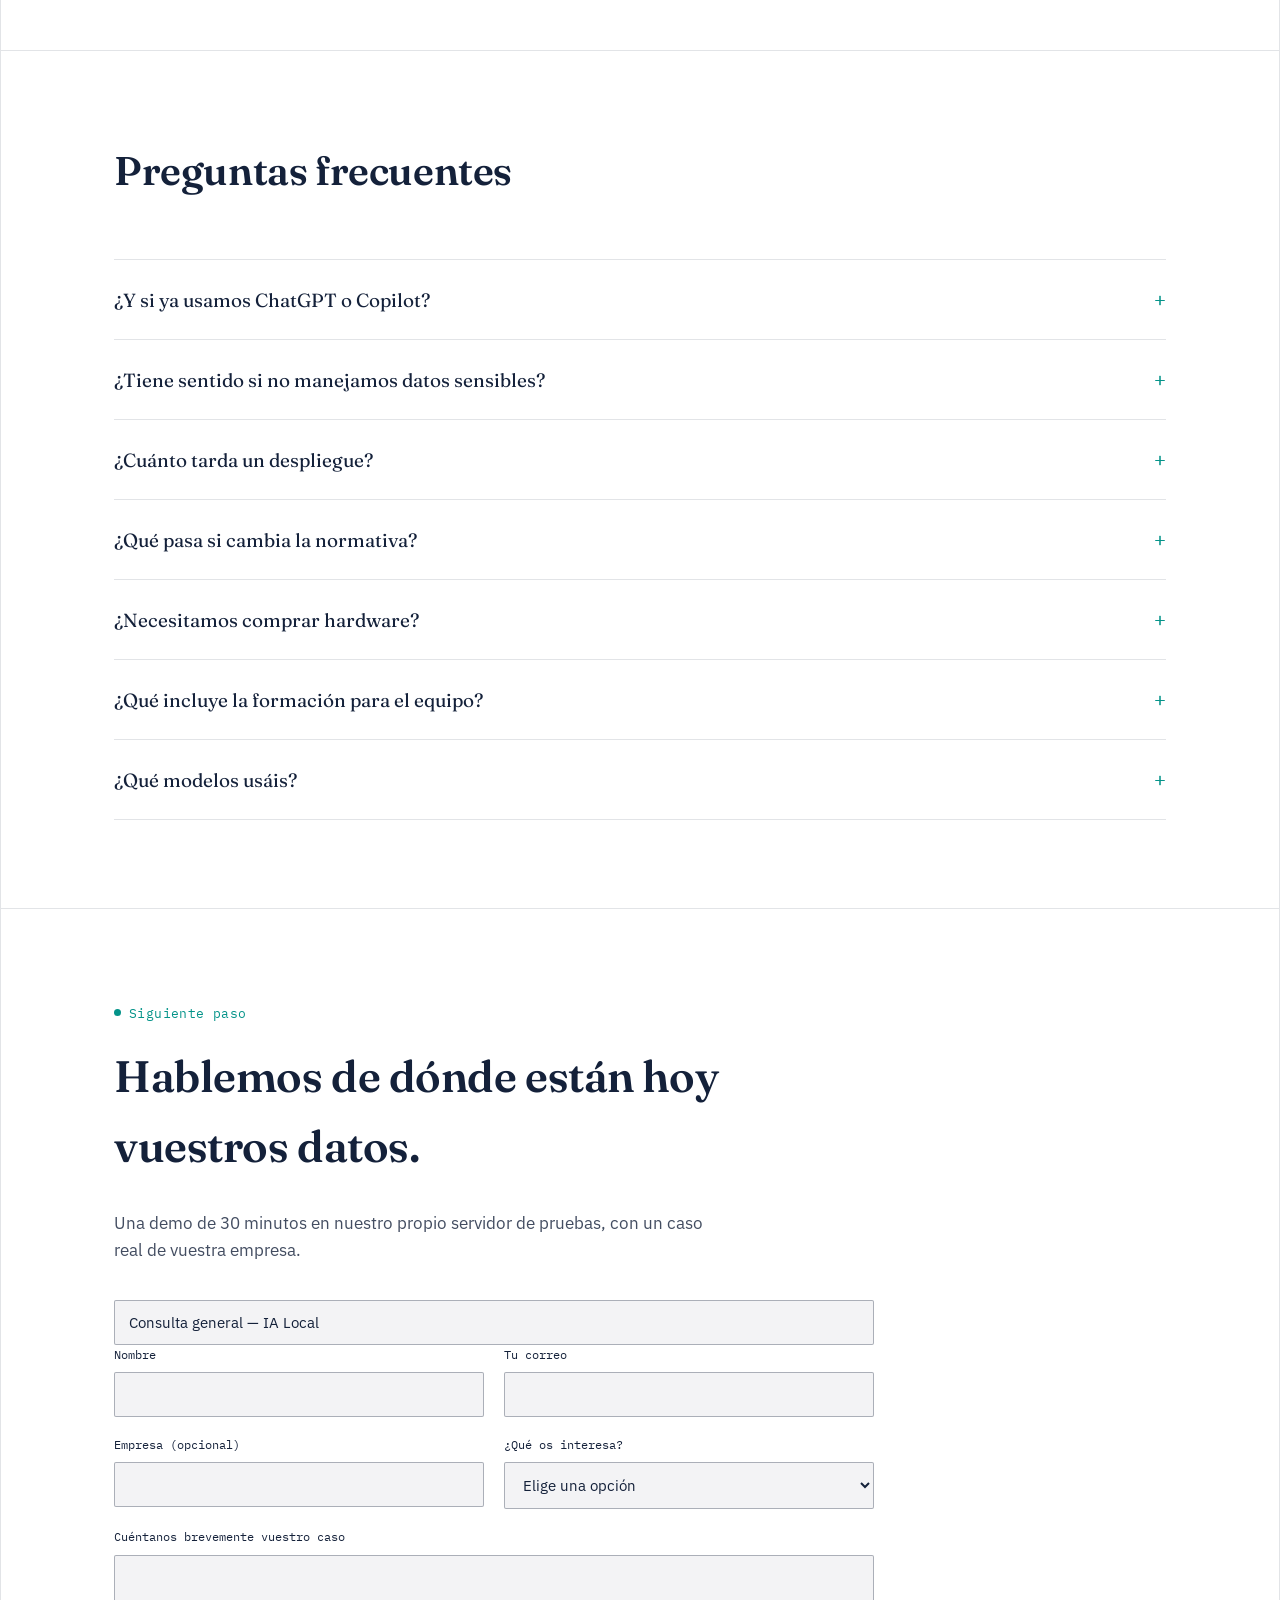
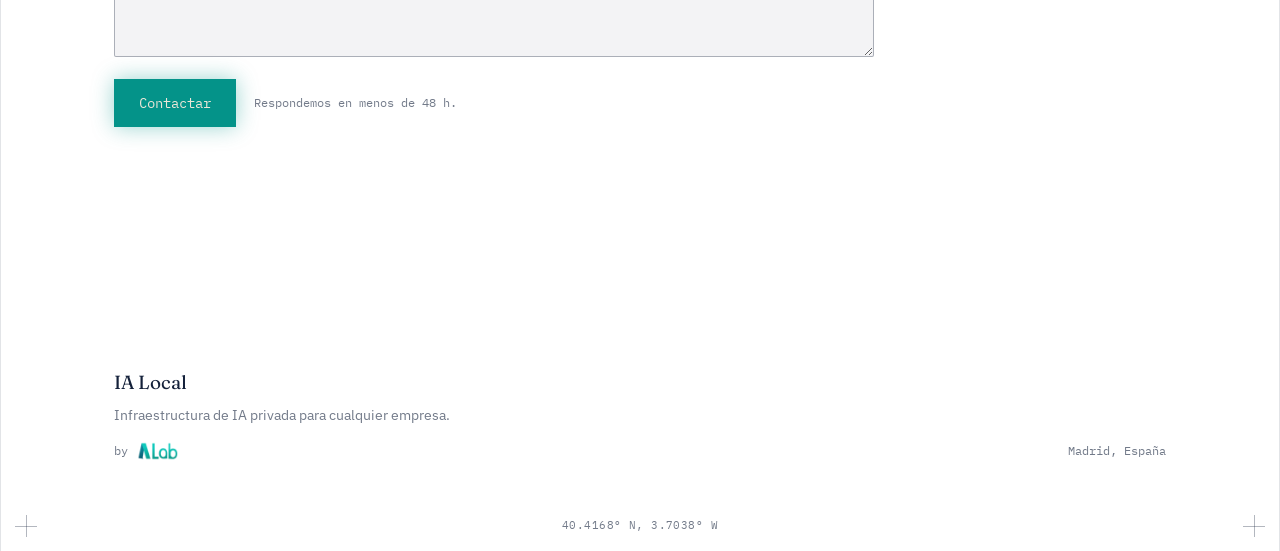
==== commit 82baff1d: "actualizar texto del botón de contacto para mayor claridad" ====
--- a/index.html
+++ b/index.html
@@ -425,7 +425,7 @@
             </label>
           </div>
           <div class="cf-actions">
-            <button type="submit" class="btn btn-primary">Reservar una demo</button>
+            <button type="submit" class="btn btn-primary">Contactar</button>
             <span class="cf-note">Respondemos en menos de 48 h.</span>
           </div>
         </form>
